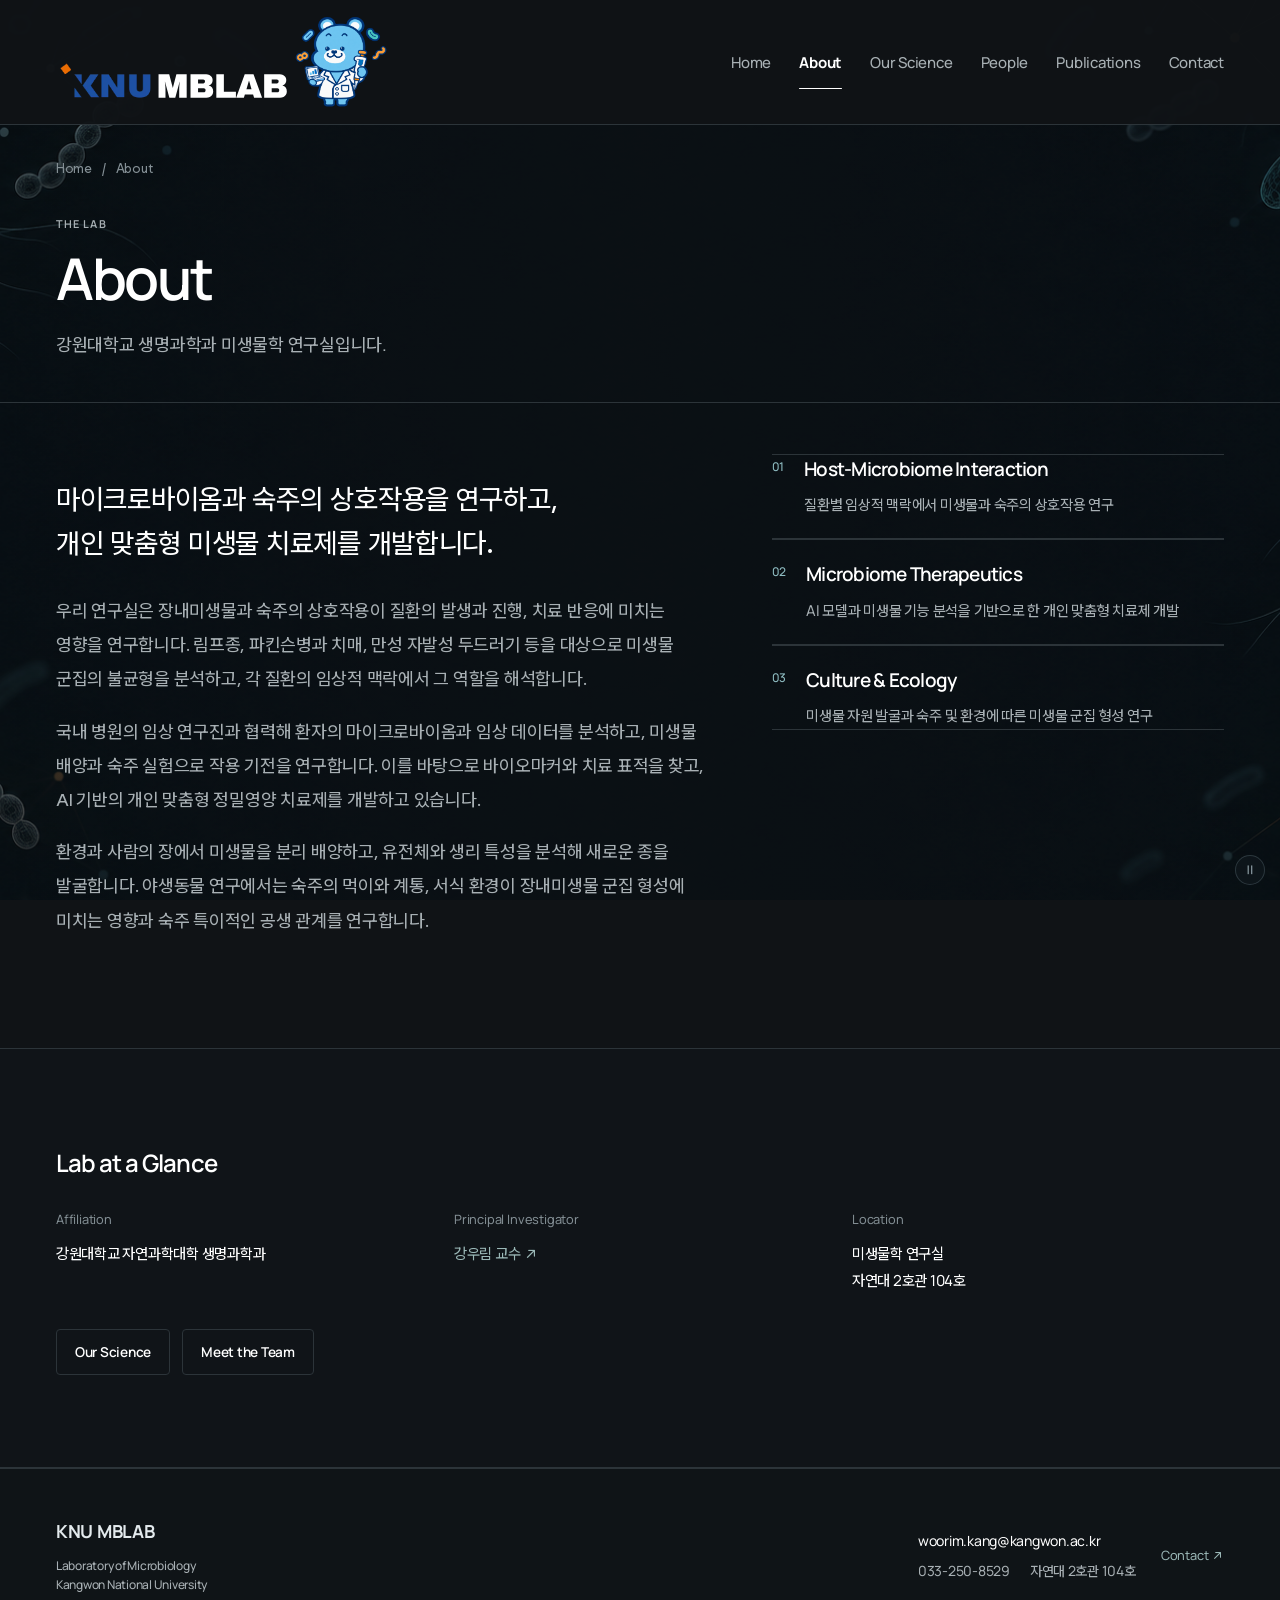
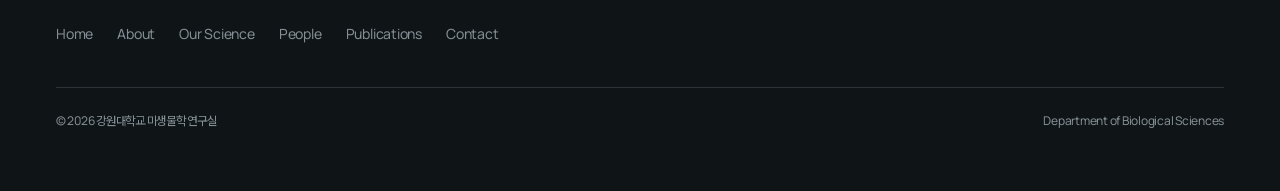
==== about.html @ 456d1cf0 "Publish redesigned KNU MBLAB website" ====
<!DOCTYPE html>

<html lang="ko"><head>
<meta charset="utf-8"/>
<meta content="width=device-width, initial-scale=1" name="viewport"/>
<title>About | 강원대학교 미생물학 연구실</title>
<meta content="임상 코호트 분석과 미생물 기능 실험으로 질환의 발병기전과 치료 반응을 연구하고 정밀영양 치료제를 개발합니다. 강원대학교 미생물학 연구실." name="description"/>
<meta content="강우림 (Woorim Kang)" name="author"/>
<meta content="dark" name="color-scheme"/>
<meta content="#101316" media="(prefers-color-scheme: light)" name="theme-color"/>
<meta content="#101316" media="(prefers-color-scheme: dark)" name="theme-color"/>
<meta content="website" property="og:type"/>
<meta content="ko_KR" property="og:locale"/>
<meta content="강원대학교 미생물학 연구실" property="og:site_name"/>
<meta content="About | 강원대학교 미생물학 연구실" property="og:title"/>
<meta content="임상 코호트 분석과 미생물 기능 실험으로 질환의 발병기전과 치료 반응을 연구하고 정밀영양 치료제를 개발합니다." property="og:description"/>
<link href="favicon.svg" rel="icon" type="image/svg+xml"/>
<link href="about.html" rel="canonical"/>
<link href="assets/site.css" rel="stylesheet"/><script defer="" src="assets/site.js?v=20261117-visual-motion"></script><link href="assets/redesign.css?v=20261117-visual-motion" rel="stylesheet"/><link as="font" crossorigin="" href="assets/fonts/WantedSansVariable.woff2" rel="preload" type="font/woff2"/></head><body data-page="about.html"><a class="skip-link" href="#main-content">본문으로 바로가기</a>
<nav aria-label="주 메뉴" class="nav" id="nav"><div class="wrap nav-inner">
<a aria-label="KNU MBLAB Home" class="brand" href="index.html"><img alt="KNU MBLAB: 노트북과 파이펫을 든 곰두리" class="brand-full-logo" height="720" src="assets/brand/knu-mblab-gomduri.svg?v=20261117-wordmark" width="2240"/></a>
<button aria-controls="site-menu" aria-expanded="false" class="menu-toggle" lang="en" type="button"><span>Menu</span><svg aria-hidden="true" fill="none" height="19" viewbox="0 0 20 20" width="19"><path d="M3 5h14M3 10h14M3 15h14" stroke="currentColor" stroke-linecap="round" stroke-width="1.5"></path></svg></button>
<div class="nav-links" id="site-menu"><a href="index.html" lang="en">Home</a>
<a aria-current="page" href="about.html" lang="en">About</a>
<a href="research.html" lang="en">Our Science</a>
<a href="people.html" lang="en">People</a>
<a href="publications.html" lang="en">Publications</a>
<a href="contact.html" lang="en">Contact</a></div></div></nav><main id="main-content"><header class="page-heading"><div class="wrap"><nav aria-label="현재 위치" class="breadcrumb"><a href="index.html">Home</a><span aria-hidden="true" lang="en">/</span><span lang="en">About</span></nav><p class="eyebrow">THE LAB</p><h1 lang="en">About</h1><p class="page-description">강원대학교 생명과학과 미생물학 연구실입니다.</p></div></header><section class="block page-section" id="about">
<div class="wrap about-grid reveal">
<div>
<p class="about-lead">마이크로바이옴과 숙주의 상호작용을 연구하고,<br/>개인 맞춤형 미생물 치료제를 개발합니다.</p>
<p class="about-body">우리 연구실은 장내미생물과 숙주의 상호작용이 질환의 발생과 진행, 치료 반응에 미치는 영향을 연구합니다. 림프종, 파킨슨병과 치매, 만성 자발성 두드러기 등을 대상으로 미생물 군집의 불균형을 분석하고, 각 질환의 임상적 맥락에서 그 역할을 해석합니다.</p>
<p class="about-body">국내 병원의 임상 연구진과 협력해 환자의 마이크로바이옴과 임상 데이터를 분석하고, 미생물 배양과 숙주 실험으로 작용 기전을 연구합니다. 이를 바탕으로 바이오마커와 치료 표적을 찾고, AI 기반의 개인 맞춤형 정밀영양 치료제를 개발하고 있습니다.</p><p class="about-body">환경과 사람의 장에서 미생물을 분리 배양하고, 유전체와 생리 특성을 분석해 새로운 종을 발굴합니다. 야생동물 연구에서는 숙주의 먹이와 계통, 서식 환경이 장내미생물 군집 형성에 미치는 영향과 숙주 특이적인 공생 관계를 연구합니다.</p>
</div>
<aside aria-label="연구의 세 가지 관점" class="research-lens">
<div class="lens-item"><span class="lens-num">01</span><div><h3 lang="en">Host-Microbiome Interaction</h3><p>질환별 임상적 맥락에서 미생물과 숙주의 상호작용 연구</p></div></div>
<div class="lens-item"><span class="lens-num">02</span><div><h3 lang="en">Microbiome Therapeutics</h3><p>AI 모델과 미생물 기능 분석을 기반으로 한 개인 맞춤형 치료제 개발</p></div></div>
<div class="lens-item"><span class="lens-num">03</span><div><h3 lang="en">Culture &amp; Ecology</h3><p>미생물 자원 발굴과 숙주 및 환경에 따른 미생물 군집 형성 연구</p></div></div>
</aside>
<img alt="" aria-hidden="true" class="microbe-peek about-peek" height="1254" loading="eager" src="assets/mascots/microbe-orange.webp" width="1254"/></div>
</section><section class="block alt"><div class="wrap"><h2 class="section-title" lang="en">Lab at a Glance</h2><dl class="lab-info"><div><dt lang="en">Affiliation</dt><dd>강원대학교 자연과학대학 생명과학과</dd></div><div><dt lang="en">Principal Investigator</dt><dd><a href="people.html#principal-investigator">강우림 교수 ↗</a></dd></div><div><dt lang="en">Location</dt><dd>미생물학 연구실<br/>자연대 2호관 104호</dd></div></dl><div class="page-actions"><a class="btn btn-primary" href="research.html">Our Science</a><a class="btn btn-ghost" href="people.html">Meet the Team</a></div></div></section></main><footer id="site-footer"><div class="wrap"><div class="footer-main">
<div class="foot-brand"><span class="footer-lab-name" lang="en">KNU MBLAB</span><span class="en" lang="en">Laboratory of Microbiology<br/>Kangwon National University</span></div>
<div class="footer-contact"><a href="mailto:woorim.kang@kangwon.ac.kr">woorim.kang@kangwon.ac.kr</a><span><span>033-250-8529</span><span>자연대 2호관 104호</span></span></div>
<a class="footer-contact-link" href="contact.html" lang="en">Contact <span aria-hidden="true">↗</span></a>
</div><nav aria-label="하단 메뉴" class="footer-links"><a href="index.html" lang="en">Home</a><a href="about.html" lang="en">About</a><a href="research.html" lang="en">Our Science</a><a href="people.html" lang="en">People</a><a href="publications.html" lang="en">Publications</a><a href="contact.html" lang="en">Contact</a></nav>
<div class="foot-bottom"><span>© 2026 강원대학교 미생물학 연구실</span><span>Department of Biological Sciences</span><img alt="" aria-hidden="true" class="microbe-peek footer-peek" height="1254" loading="eager" src="assets/mascots/microbe-teal.webp" width="1254"/></div></div></footer></body></html>
---- assets/site.css ----
/* ---------- tokens (KNU CI: Blue #0047BB / Orange #FC4C02) ---------- */
  :root {
    --bg: #F4F6FA;
    --surface: #FFFFFF;
    --surface-2: #F9FAFD;
    --ink: #141C29;
    --muted: #566078;
    --faint: #808AA0;
    --accent: #0047BB;
    --accent-strong: #00378F;
    --accent-soft: #E7EDFA;
    --orange: #FC4C02;
    --orange-soft: #FDECE4;
    --line: #E0E5EF;
    --shadow: 0 1px 2px rgba(20,28,41,.04), 0 8px 30px rgba(20,28,41,.07);
    --shadow-lift: 0 2px 6px rgba(20,28,41,.07), 0 18px 46px rgba(0,71,187,.12);

    --sans: "Pretendard", -apple-system, BlinkMacSystemFont, "Apple SD Gothic Neo",
            "Segoe UI", "Malgun Gothic", "맑은 고딕", system-ui, sans-serif;
    --serif: "Iowan Old Style", "Palatino Linotype", Palatino, Charter, Georgia,
             "Times New Roman", serif;

    --wrap: 1120px;
    --radius: 12px;
    --radius-sm: 8px;
  }

  @media (prefers-color-scheme: dark) {
    :root {
      --bg: #0B1017;
      --surface: #131B29;
      --surface-2: #0F1521;
      --ink: #E9EDF4;
      --muted: #9BA6BA;
      --faint: #6E7A90;
      --accent: #5A93F2;
      --accent-strong: #86AEF7;
      --accent-soft: #15233B;
      --orange: #FF6A33;
      --orange-soft: #2A1810;
      --line: #232E40;
      --shadow: 0 1px 2px rgba(0,0,0,.30), 0 10px 34px rgba(0,0,0,.36);
      --shadow-lift: 0 2px 8px rgba(0,0,0,.34), 0 22px 52px rgba(0,0,0,.46);
    }
  }
  :root[data-theme="light"] {
    --bg:#F4F6FA; --surface:#FFFFFF; --surface-2:#F9FAFD; --ink:#141C29; --muted:#566078;
    --faint:#808AA0; --accent:#0047BB; --accent-strong:#00378F; --accent-soft:#E7EDFA;
    --orange:#FC4C02; --orange-soft:#FDECE4; --line:#E0E5EF;
    --shadow:0 1px 2px rgba(20,28,41,.04), 0 8px 30px rgba(20,28,41,.07);
    --shadow-lift:0 2px 6px rgba(20,28,41,.07), 0 18px 46px rgba(0,71,187,.12);
  }
  :root[data-theme="dark"] {
    --bg:#0B1017; --surface:#131B29; --surface-2:#0F1521; --ink:#E9EDF4; --muted:#9BA6BA;
    --faint:#6E7A90; --accent:#5A93F2; --accent-strong:#86AEF7; --accent-soft:#15233B;
    --orange:#FF6A33; --orange-soft:#2A1810; --line:#232E40;
    --shadow:0 1px 2px rgba(0,0,0,.30), 0 10px 34px rgba(0,0,0,.36);
    --shadow-lift:0 2px 8px rgba(0,0,0,.34), 0 22px 52px rgba(0,0,0,.46);
  }

  /* ---------- base ---------- */
  * { box-sizing: border-box; }
  html { scroll-behavior: smooth; }
  body {
    margin: 0; background: var(--bg); color: var(--ink); font-family: var(--sans);
    font-size: 17px; line-height: 1.72; -webkit-font-smoothing: antialiased;
    text-rendering: optimizeLegibility; overflow-x: hidden;
    word-break: keep-all; overflow-wrap: break-word;
  }
  a { color: inherit; text-decoration: none; }
  .wrap { width: 100%; max-width: var(--wrap); margin-inline: auto; padding-inline: 24px; }
  .binomial { font-family: var(--serif); font-style: italic; letter-spacing: .1px; }
  .eyebrow {
    font-size: .74rem; font-weight: 700; letter-spacing: .18em; text-transform: uppercase;
    color: var(--accent); margin: 0 0 .9rem;
  }
  h1, h2, h3 { text-wrap: balance; margin: 0; word-break: keep-all; }
  :focus-visible { outline: 2px solid var(--accent); outline-offset: 3px; border-radius: 3px; }

  /* ---------- nav ---------- */
  .nav {
    position: sticky; top: 0; z-index: 40;
    background: color-mix(in srgb, var(--bg) 82%, transparent);
    backdrop-filter: saturate(1.4) blur(12px); -webkit-backdrop-filter: saturate(1.4) blur(12px);
    border-bottom: 1px solid transparent; transition: border-color .3s, background .3s;
  }
  .nav.scrolled { border-bottom-color: var(--line); }
  .nav-inner { display: flex; align-items: center; justify-content: space-between; height: 66px; gap: 20px; }
  .brand { display: flex; align-items: center; gap: 12px; font-weight: 700; letter-spacing: -.01em; }
  .brand .mark {
    width: 32px; height: 32px; border-radius: 9px; flex: none;
    background:
      radial-gradient(circle at 33% 30%, var(--accent) 0 21%, transparent 22%),
      radial-gradient(circle at 68% 40%, var(--orange) 0 12%, transparent 13%),
      radial-gradient(circle at 45% 70%, color-mix(in srgb, var(--accent) 55%, var(--bg)) 0 14%, transparent 15%),
      radial-gradient(circle at 72% 72%, color-mix(in srgb, var(--accent) 35%, var(--bg)) 0 9%, transparent 10%),
      var(--accent-soft);
    border: 1px solid color-mix(in srgb, var(--accent) 28%, var(--line));
  }
  .brand .en { color: var(--faint); font-weight: 500; font-size: .8rem; letter-spacing: 0; }
  .nav-links { display: flex; align-items: center; gap: 26px; font-size: .92rem; }
  .nav-links a { color: var(--muted); font-weight: 500; transition: color .18s; }
  .nav-links a:hover { color: var(--accent); }
  @media (max-width: 800px) { .nav-links a { display: none; } }

  /* ---------- hero ---------- */
  .hero { position: relative; padding: clamp(60px, 11vw, 122px) 0 clamp(52px, 8vw, 96px); overflow: hidden; }
  #plate { position: absolute; inset: 0; width: 100%; height: 100%; z-index: 0; pointer-events: none; }
  .hero .wrap { position: relative; z-index: 1; }
  .hero-tag {
    display: inline-flex; align-items: center; gap: 9px; font-size: .8rem; font-weight: 600;
    color: var(--accent-strong); background: var(--accent-soft);
    border: 1px solid color-mix(in srgb, var(--accent) 20%, var(--line));
    padding: 6px 14px; border-radius: 999px; margin-bottom: 24px;
  }
  :root[data-theme="dark"] .hero-tag { color: var(--accent-strong); }
  .hero-tag .dot { width: 7px; height: 7px; border-radius: 50%; background: var(--orange); }
  .hero h1 {
    font-size: clamp(2.3rem, 5.2vw, 3.65rem); font-weight: 800; letter-spacing: -.025em;
    line-height: 1.14; max-width: 18ch;
  }
  .hero h1 .accent { color: var(--accent); }
  .hero .en-name {
    font-family: var(--serif); font-style: italic; color: var(--muted);
    font-size: clamp(1rem, 2.1vw, 1.26rem); margin-top: 18px; letter-spacing: .2px;
  }
  .hero .lede { margin-top: 24px; max-width: 58ch; color: var(--muted); font-size: 1.1rem; line-height: 1.75; }
  .hero-actions { display: flex; flex-wrap: wrap; gap: 14px; margin-top: 32px; }
  .btn {
    display: inline-flex; align-items: center; gap: 8px; padding: 12px 22px; border-radius: 999px;
    font-weight: 600; font-size: .98rem;
    transition: transform .18s, box-shadow .18s, background .18s, border-color .18s;
  }
  .btn-primary { background: var(--accent); color: #fff; box-shadow: 0 8px 22px color-mix(in srgb, var(--accent) 34%, transparent); }
  .btn-primary:hover { transform: translateY(-2px); box-shadow: 0 12px 30px color-mix(in srgb, var(--accent) 44%, transparent); }
  .btn-ghost { background: var(--surface); color: var(--ink); border: 1px solid var(--line); box-shadow: var(--shadow); }
  .btn-ghost:hover { transform: translateY(-2px); border-color: color-mix(in srgb, var(--accent) 40%, var(--line)); }

  /* ---------- section frame ---------- */
  section.block { padding: clamp(54px, 8vw, 92px) 0; }
  .sec-head { max-width: 62ch; margin-bottom: 44px; }
  .sec-head h2 { font-size: clamp(1.55rem, 3vw, 2.15rem); font-weight: 800; letter-spacing: -.02em; }
  .sec-head p { color: var(--muted); margin: 14px 0 0; font-size: 1.05rem; }
  .divider { height: 1px; background: var(--line); border: 0; margin: 0; }
  .alt { background: var(--surface-2); border-block: 1px solid var(--line); }

  /* ---------- about ---------- */
  .about-grid { display: grid; grid-template-columns: 1.45fr 1fr; gap: clamp(28px, 5vw, 60px); align-items: start; }
  .about-lead { font-size: 1.22rem; line-height: 1.7; letter-spacing: -.01em; }
  .about-lead strong { color: var(--accent-strong); font-weight: 700; }
  :root[data-theme="dark"] .about-lead strong { color: var(--accent); }
  .about-body { color: var(--muted); margin-top: 18px; }
  .stat-card { background: var(--surface); border: 1px solid var(--line); border-radius: var(--radius); padding: 26px 28px; box-shadow: var(--shadow); }
  .stat-row { display: flex; align-items: baseline; justify-content: space-between; gap: 18px; padding: 15px 0; border-bottom: 1px dashed var(--line); }
  .stat-row:last-child { border-bottom: 0; padding-bottom: 0; }
  .stat-row:first-child { padding-top: 0; }
  .stat-num { font-size: 1.85rem; font-weight: 800; color: var(--accent); letter-spacing: -.03em; font-variant-numeric: tabular-nums; }
  .stat-label { color: var(--muted); font-size: .9rem; text-align: right; line-height: 1.4; }
  @media (max-width: 720px) { .about-grid { grid-template-columns: 1fr; } }

  /* ---------- research ---------- */
  .cards { display: grid; grid-template-columns: repeat(3, 1fr); gap: 22px; }
  @media (max-width: 900px) { .cards { grid-template-columns: 1fr; } }
  .card {
    background: var(--surface); border: 1px solid var(--line); border-radius: var(--radius);
    padding: 30px 26px 28px; box-shadow: var(--shadow); position: relative; overflow: hidden;
    transition: transform .22s ease, box-shadow .22s ease, border-color .22s ease;
  }
  .card::before { content:""; position:absolute; left:0; top:0; height:3px; width:100%; background: linear-gradient(90deg, var(--accent), var(--orange)); opacity:.0; transition:opacity .22s; }
  .card:hover { transform: translateY(-4px); box-shadow: var(--shadow-lift); border-color: color-mix(in srgb, var(--accent) 34%, var(--line)); }
  .card:hover::before { opacity: .9; }
  .card .glyph { width: 46px; height: 46px; margin-bottom: 20px; }
  .card h3 { font-size: 1.24rem; font-weight: 750; letter-spacing: -.01em; margin-bottom: 6px; }
  .card .sub { color: var(--accent); font-size: .8rem; font-weight: 700; letter-spacing: .06em; text-transform: uppercase; margin-bottom: 12px; }
  .card p { color: var(--muted); font-size: .98rem; margin: 0; }
  .card .tags { display: flex; flex-wrap: wrap; gap: 7px; margin-top: 18px; }
  .tag { font-size: .76rem; color: var(--muted); background: var(--surface-2); border: 1px solid var(--line); padding: 3px 10px; border-radius: 999px; }

  /* ---------- members ---------- */
  .m-group { margin-top: 34px; }
  .m-group:first-of-type { margin-top: 0; }
  .m-label { font-size: .78rem; font-weight: 700; letter-spacing: .12em; text-transform: uppercase; color: var(--faint); margin: 0 0 16px; display: flex; align-items: center; gap: 12px; }
  .m-label::after { content:""; flex:1; height:1px; background: var(--line); }

  .pi-card { display: flex; gap: 24px; align-items: flex-start; background: var(--surface); border: 1px solid var(--line); border-radius: var(--radius); padding: 28px; box-shadow: var(--shadow); }
  .pi-card .avatar { width: 84px; height: 84px; font-size: 1.9rem; }
  .pi-card .role { color: var(--accent); font-size: .8rem; font-weight: 700; letter-spacing: .05em; text-transform: uppercase; }
  .pi-card .name { font-size: 1.4rem; font-weight: 800; letter-spacing: -.01em; margin: 4px 0 2px; }
  .pi-card .name .deg { font-size: .95rem; font-weight: 500; color: var(--muted); }
  .pi-card .en { color: var(--faint); font-family: var(--serif); font-style: italic; font-size: .9rem; }
  .pi-card .bio { color: var(--muted); font-size: .96rem; margin: 14px 0 0; max-width: 62ch; }
  .pi-card .links { display: flex; flex-wrap: wrap; gap: 10px; margin-top: 16px; }
  .plink { font-size: .82rem; font-weight: 600; color: var(--accent); border: 1px solid color-mix(in srgb, var(--accent) 30%, var(--line)); padding: 5px 12px; border-radius: 999px; transition: background .18s; }
  .plink:hover { background: var(--accent-soft); }

  .grad-grid { display: grid; grid-template-columns: repeat(2, minmax(0,1fr)); gap: 18px; }
  @media (max-width: 620px) { .grad-grid { grid-template-columns: 1fr; } .pi-card { flex-direction: column; } }
  .person { display: flex; gap: 18px; align-items: center; background: var(--surface); border: 1px solid var(--line); border-radius: var(--radius); padding: 20px 22px; box-shadow: var(--shadow); transition: transform .2s, box-shadow .2s; }
  .person:hover { transform: translateY(-3px); box-shadow: var(--shadow-lift); }
  .avatar { width: 58px; height: 58px; border-radius: 50%; flex: none; display: grid; place-items: center; font-family: var(--serif); font-weight: 700; font-size: 1.35rem; color: var(--accent-strong); background: var(--accent-soft); border: 1px solid color-mix(in srgb, var(--accent) 22%, var(--line)); }
  :root[data-theme="dark"] .avatar { color: var(--accent-strong); }
  .person .role { color: var(--accent); font-size: .74rem; font-weight: 600; letter-spacing: .04em; text-transform: uppercase; }
  .person .name { font-size: 1.08rem; font-weight: 700; margin: 2px 0 1px; }
  .person .en { color: var(--faint); font-size: .82rem; font-family: var(--serif); font-style: italic; }

  .intern-grid { display: grid; grid-template-columns: repeat(4, minmax(0,1fr)); gap: 14px; }
  @media (max-width: 1000px) { .intern-grid { grid-template-columns: repeat(2, 1fr); } }
  @media (max-width: 420px) { .intern-grid { grid-template-columns: 1fr; } }
  .intern { display: flex; align-items: center; gap: 13px; background: var(--surface); border: 1px solid var(--line); border-radius: var(--radius-sm); padding: 13px 16px; transition: border-color .18s, transform .18s; }
  .intern:hover { border-color: color-mix(in srgb, var(--accent) 32%, var(--line)); transform: translateY(-2px); }
  .intern .dot { width: 34px; height: 34px; border-radius: 50%; flex: none; display: grid; place-items: center; font-size: .9rem; font-weight: 700; color: var(--accent); background: var(--accent-soft); }
  .intern .nm { font-weight: 600; font-size: .98rem; }
  .intern .sub { font-size: .74rem; color: var(--faint); }

  /* ---------- publications ---------- */
  .pub-head-row { display: flex; align-items: baseline; justify-content: space-between; gap: 16px; flex-wrap: wrap; margin-bottom: 8px; }
  .pub-list { display: flex; flex-direction: column; }
  .pub { display: grid; grid-template-columns: 64px 1fr; gap: 20px; padding: 20px 0; border-top: 1px solid var(--line); }
  .pub:first-child { border-top: 0; }
  .pub-year { font-variant-numeric: tabular-nums; font-weight: 800; color: var(--accent); font-size: 1.02rem; }
  .pub-title { font-size: 1.04rem; font-weight: 650; letter-spacing: -.01em; line-height: 1.45; }
  .pub-meta { color: var(--muted); font-size: .9rem; margin-top: 5px; }
  .pub-venue { color: var(--accent-strong); font-weight: 700; }
  :root[data-theme="dark"] .pub-venue { color: var(--accent); }
  .pub-auth b { color: var(--ink); font-weight: 700; }
  .pub-chips { display: inline-flex; gap: 6px; margin-left: 4px; vertical-align: middle; }
  .chip { font-size: .68rem; font-weight: 600; padding: 2px 8px; border-radius: 999px; background: var(--accent-soft); color: var(--accent-strong); white-space: nowrap; }
  :root[data-theme="dark"] .chip { color: var(--accent-strong); }
  .chip.first { background: var(--orange-soft); color: var(--orange); border: 1px solid color-mix(in srgb, var(--orange) 32%, transparent); }
  @media (max-width: 560px) { .pub { grid-template-columns: 1fr; gap: 6px; } }
  .pub-more-wrap { margin-top: 24px; }
  .pub-more { display: inline-flex; align-items: center; gap: 9px; font-weight: 600; font-size: .94rem; color: var(--accent); background: var(--surface); border: 1px solid color-mix(in srgb, var(--accent) 30%, var(--line)); padding: 10px 20px; border-radius: 999px; cursor: pointer; transition: background .18s, transform .18s; }
  .pub-more:hover { background: var(--accent-soft); transform: translateY(-1px); }
  .pub-more .arw { transition: transform .2s; }
  .pub-more[aria-expanded="true"] .arw { transform: rotate(180deg); }
  #pub-older[hidden] { display: none; }
  .pub-note { color: var(--faint); font-size: .84rem; margin-top: 18px; }
  .pub-note a { color: var(--accent); font-weight: 600; }

  /* ---------- PI CV timeline ---------- */
  .cv { display: grid; grid-template-columns: 1fr 1fr; gap: 22px 40px; margin-top: 20px; }
  @media (max-width: 620px) { .cv { grid-template-columns: 1fr; gap: 18px; } }
  .cv-h { font-size: .72rem; font-weight: 700; letter-spacing: .12em; text-transform: uppercase; color: var(--faint); margin: 0 0 12px; }
  .cv-list { list-style: none; margin: 0; padding: 0; display: flex; flex-direction: column; gap: 12px; }
  .cv-list li { display: grid; grid-template-columns: 96px 1fr; gap: 12px; align-items: baseline; }
  .cv-yr { font-variant-numeric: tabular-nums; font-size: .82rem; font-weight: 700; color: var(--accent); letter-spacing: -.01em; white-space: nowrap; }
  .cv-body { font-size: .93rem; color: var(--ink); line-height: 1.4; }
  .cv-body b { font-weight: 700; }
  .cv-en { display: block; color: var(--faint); font-size: .78rem; font-family: var(--serif); font-style: italic; margin-top: 2px; }

  /* ---------- selected publications ---------- */
  .pub-selected { margin-bottom: 42px; }
  .sel-grid { display: grid; grid-template-columns: repeat(2, 1fr); gap: 16px; margin-top: 16px; }
  @media (max-width: 720px) { .sel-grid { grid-template-columns: 1fr; } }
  .sel-grid > article:last-child:nth-child(odd) { grid-column: 1 / -1; }
  .sel { background: var(--surface); border: 1px solid var(--line); border-left: 3px solid var(--accent); border-radius: var(--radius-sm); padding: 19px 21px; box-shadow: var(--shadow); transition: transform .2s ease, box-shadow .2s ease; }
  .sel:hover { transform: translateY(-3px); box-shadow: var(--shadow-lift); }
  .sel-top { display: flex; align-items: baseline; justify-content: space-between; gap: 10px; margin-bottom: 9px; }
  .sel-venue { color: var(--accent-strong); font-weight: 800; font-size: .96rem; letter-spacing: -.01em; }
  :root[data-theme="dark"] .sel-venue { color: var(--accent); }
  .sel-year { font-variant-numeric: tabular-nums; color: var(--faint); font-weight: 700; font-size: .82rem; }
  .sel-title { font-size: 1rem; font-weight: 650; line-height: 1.42; letter-spacing: -.01em; margin: 0 0 9px; }
  .sel-auth { color: var(--muted); font-size: .85rem; margin-bottom: 13px; }
  .sel-auth b { color: var(--ink); font-weight: 700; }
  .sel-tag { display: inline-block; font-size: .7rem; font-weight: 600; padding: 3px 10px; border-radius: 999px; background: var(--accent-soft); color: var(--accent-strong); }
  :root[data-theme="dark"] .sel-tag { color: var(--accent-strong); }
  @media (prefers-reduced-motion: reduce) { .sel:hover { transform: none; } }

  /* ---------- footer ---------- */
  footer { border-top: 1px solid var(--line); padding: 48px 0 60px; }
  .foot-grid { display: flex; flex-wrap: wrap; justify-content: space-between; gap: 30px; }
  .foot-brand { font-weight: 700; max-width: 30ch; }
  .foot-brand .en { display: block; color: var(--faint); font-weight: 500; font-size: .84rem; font-family: var(--serif); font-style: italic; margin-top: 5px; }
  .foot-col h4 { font-size: .72rem; text-transform: uppercase; letter-spacing: .15em; color: var(--faint); margin: 0 0 12px; font-weight: 700; }
  .foot-col a, .foot-col span { display: block; color: var(--muted); font-size: .93rem; margin-bottom: 7px; }
  .foot-col a:hover { color: var(--accent); }
  .foot-bottom { margin-top: 40px; padding-top: 22px; border-top: 1px solid var(--line); color: var(--faint); font-size: .84rem; display: flex; flex-wrap: wrap; justify-content: space-between; gap: 10px; }

  /* ---------- reveal ---------- */
  .reveal { opacity: 0; transform: translateY(18px); transition: opacity .7s ease, transform .7s cubic-bezier(.2,.7,.2,1); }
  .reveal.in { opacity: 1; transform: none; }
  @media (prefers-reduced-motion: reduce) {
    html { scroll-behavior: auto; }
    .reveal { opacity: 1; transform: none; transition: none; }
    .card:hover, .person:hover, .intern:hover, .btn:hover, .btn-ghost:hover, .pub-more:hover { transform: none; }
  }

  /* Research program revision · November 2026 */
  .hero h1 { max-width: 22ch; line-height: 1.24; }
  .hero .lede { max-width: 61ch; }
  .research-lens { padding: 29px 30px; background: var(--surface); border: 1px solid var(--line); border-radius: var(--radius); box-shadow: var(--shadow); }
  .research-lens > .eyebrow { margin-bottom: 20px; }
  .lens-item { display: flex; align-items: flex-start; gap: 16px; padding: 19px 0; border-top: 1px solid var(--line); }
  .lens-item:last-child { padding-bottom: 0; }
  .lens-num { font: 700 .78rem/1.7 var(--sans); color: var(--orange); }
  .lens-item h3 { font-size: 1.08rem; }
  .lens-item p { margin: 4px 0 0; color: var(--muted); font-size: .88rem; }
  #research .sec-head { max-width: 65ch; }
  .framework { border: 1px solid var(--line); border-radius: 16px; background: var(--surface); box-shadow: var(--shadow); overflow: hidden; }
  .framework-flow { display: grid; grid-template-columns: repeat(3,minmax(0,1fr)); margin: 0; padding: 0; list-style: none; }
  .framework-node { padding: 31px 30px 30px; position: relative; }
  .framework-node + .framework-node { border-left: 1px solid var(--line); }
  .framework-node + .framework-node::before { content: '→'; position: absolute; top: 88px; left: -16px; width: 31px; height: 31px; display: grid; place-items: center; background: var(--surface); border: 1px solid var(--line); border-radius: 50%; color: var(--orange); font-size: 1rem; z-index: 1; }
  .framework-kicker { display: block; font-size: .65rem; font-weight: 750; letter-spacing: .10em; text-transform: uppercase; color: var(--muted); }
  .framework-symbol { display: block; margin: 18px 0 13px; font-size: 2.5rem; line-height: 1; font-weight: 800; letter-spacing: -.06em; color: var(--accent); opacity: .85; }
  .framework-node:last-child .framework-symbol { color: var(--orange); }
  .framework-node h3 { font-size: 1.2rem; letter-spacing: -.025em; }
  .framework-node p { color: var(--muted); margin: 12px 0 20px; font-size: .95rem; line-height: 1.75; }
  .framework-detail { color: var(--faint); font-size: .73rem; display: block; }
  .framework-routes { padding: 20px 26px; display: flex; flex-wrap: wrap; gap: 12px 24px; align-items: center; background: var(--accent-soft); border-top: 1px solid var(--line); }
  .route-label { color: var(--accent-strong); font-size: .77rem; font-weight: 750; margin-right: auto; }
  .route { color: var(--ink); font-size: .8rem; display: inline-flex; align-items: center; gap: 8px; }
  .route-dot { width: 6px; height: 6px; background: var(--accent); border-radius: 50%; flex: none; }
  .route-dot.alternate { background: var(--orange); }
  .method-strip { display: flex; gap: 20px 35px; align-items: baseline; padding: 24px 4px 0; }
  .method-label { color: var(--faint); font-size: .75rem; font-weight: 650; flex: none; }
  .method-strip p { margin: 0; color: var(--muted); font-size: .8rem; }
  .method-strip p span { padding: 0 5px; color: var(--faint); }
  #projects .sec-head { margin-bottom: 24px; }
  .project-row { display: grid; grid-template-columns: 1fr 1.7fr; gap: 38px 65px; padding: 37px 0; border-top: 1px solid var(--line); }
  .project-index { display: block; font-size: .65rem; color: var(--accent); font-weight: 750; letter-spacing: .09em; text-transform: uppercase; margin-bottom: 13px; }
  .project-heading h3 { font-size: 1.4rem; line-height: 1.45; letter-spacing: -.025em; }
  .project-heading .tags { margin-top: 15px; display: flex; flex-wrap: wrap; gap: 6px; }
  .project-content > p { margin: 0; color: var(--muted); font-size: .96rem; line-height: 1.85; }
  .project-content > .project-question { font-size: 1.09rem; color: var(--ink); font-weight: 650; margin-bottom: 11px; line-height: 1.65; }
  .project-content > .project-focus { margin-top: 17px; font-size: .78rem; color: var(--faint); line-height: 1.8; }
  .project-focus strong { font-weight: 650; color: var(--accent); margin-right: 9px; }
  .culture-foundation { padding: 40px 0; background: var(--accent-soft); border-block: 1px solid var(--line); }
  .foundation-inner { display: grid; grid-template-columns: 82px 1fr auto; gap: 27px; align-items: center; }
  .foundation-mark { color: var(--accent); }
  .foundation-mark svg { display: block; width: 82px; height: 82px; }
  .foundation-inner .eyebrow { margin-bottom: 7px; font-size: .65rem; }
  .foundation-inner h2 { font-size: 1.25rem; letter-spacing: -.02em; }
  .foundation-inner p:not(.eyebrow) { color: var(--muted); font-size: .86rem; margin: 10px 0 0; max-width: 76ch; }
  .foundation-note { font-size: .73rem; color: var(--accent-strong); line-height: 1.9; padding-left: 24px; border-left: 1px solid var(--line); white-space: nowrap; }
  @media (max-width: 1000px) { .framework-node { padding-inline: 23px; } .framework-node h3 { font-size: 1.08rem; } .framework-routes { gap: 12px 18px; } .route-label { width: 100%; } .method-strip { display: block; } .method-strip p { margin-top: 8px; } .project-row { gap: 30px; } .foundation-note { display: none; } .foundation-inner { grid-template-columns: 82px 1fr; } }
  @media (max-width: 720px) { .framework-flow { grid-template-columns: 1fr; } .framework-node { padding: 26px; } .framework-node + .framework-node { border-left: 0; border-top: 1px solid var(--line); } .framework-node + .framework-node::before { content: '↓'; top: -16px; left: auto; right: 28px; } .framework-symbol { float: right; margin-top: 17px; font-size: 2.3rem; } .framework-node h3 { margin-top: 17px; font-size: 1.18rem; } .framework-node p { margin-bottom: 15px; } .framework-node p br { display: none; } .framework-routes { align-items: flex-start; flex-direction: column; padding: 22px 26px; } .project-row { grid-template-columns: 1fr; gap: 20px; padding-block: 29px; } .project-heading h3 { font-size: 1.3rem; } .project-heading h3 br { display: none; } .project-heading .tags { margin-top: 11px; } .project-index { margin-bottom: 8px; } .foundation-inner { grid-template-columns: 1fr; gap: 12px; } .foundation-mark svg { width: 60px; height: 60px; } .foundation-inner h2 { font-size: 1.2rem; } .research-lens { padding: 24px; } }


  /* Generated scientific illustrations, assembled with editable web labels. */
  html { scroll-padding-top: 66px; }
  .hero-illustrated { padding: 40px 0 38px; }
  .hero-illustrated #plate { opacity: .18; }
  .hero-grid { width: min(1450px, calc(100% - 72px)); margin-inline: auto; display: grid; grid-template-columns: minmax(290px,.82fr) minmax(0,1.65fr); gap: 22px; align-items: center; position: relative; }
  .hero-copy { padding: 13px 0 28px; max-width: 420px; }
  .hero-lab-name { font-size: .8rem; color: var(--accent); font-weight: 700; letter-spacing: .03em; margin: 0 0 22px; }
  .hero-illustrated h1 { font-size: clamp(2rem,3.02vw,3.05rem); line-height: 1.36; max-width: none; letter-spacing: -.045em; }
  .hero-illustrated .en-name { font-size: .95rem; line-height: 1.55; margin-top: 20px; }
  .hero-illustrated .lede { font-size: .96rem; line-height: 1.92; max-width: 34ch; margin-top: 22px; }
  .hero-illustrated .hero-actions { gap: 18px; align-items: center; margin-top: 26px; }
  .hero-illustrated .btn { font-size: .86rem; padding: 11px 18px; }
  .hero-text-link { color: var(--muted); font-size: .82rem; font-weight: 600; }
  .hero-text-link span { margin-left: 4px; color: var(--accent); }
  .research-atlas { margin: 0; min-width: 0; background: #f6f8fc; border: 1px solid rgba(76,99,133,.1); border-radius: 26px; overflow: hidden; color: #26384e; box-shadow: 0 16px 70px rgba(10,35,72,.035); }
  .atlas-artwork { position: relative; aspect-ratio: 800/650; isolation: isolate; background: radial-gradient(ellipse at 51% 39%,#ffffff 0%,#f9fbfd 39%,#f4f7fb 80%); }
  .atlas-connections { position: absolute; inset: 0; width: 100%; height: 100%; z-index: 2; pointer-events: none; }
  .atlas-line { stroke-width: 1.25; stroke-dasharray: 3 4; opacity: .7; }
  .atlas-line-brain { stroke: #758cba; }
  .atlas-line-skin { stroke: #bf919b; }
  .atlas-line-blood { stroke: #a293b5; }
  .atlas-line-gut { stroke: #6b9f9b; }
  .atlas-line-fiber { stroke: #9b9d75; }
  .atlas-point-brain { fill: #758cba; }
  .atlas-point-skin { fill: #bf919b; }
  .atlas-point-blood { fill: #a293b5; }
  .atlas-point-gut { fill: #6b9f9b; }
  .atlas-human { position: absolute; width: 36%; height: auto; max-height: 75%; object-fit: contain; left: 34%; top: 7%; z-index: 1; }
  .atlas-topic { position: absolute; z-index: 3; display: flex; flex-direction: column; align-items: center; text-align: center; color: #26384e; border-radius: 10px; }
  .atlas-topic img { display: block; object-fit: contain; width: 100%; height: auto; transition: transform .25s ease; }
  .atlas-topic:hover img { transform: translateY(-3px); }
  .atlas-topic:focus-visible { outline-color: #0047bb; }
  .atlas-topic-title { display: block; font-size: clamp(.73rem,1.15vw,1.08rem); font-weight: 750; letter-spacing: -.035em; line-height: 1.45; margin-top: 5px; }
  .atlas-topic-detail { display: block; font-size: clamp(.58rem,.85vw,.78rem); line-height: 1.6; color: #66748a; margin-top: 3px; font-weight: 450; }
  .atlas-brain { left: 2.5%; top: 1.5%; width: 27%; }
  .atlas-skin { left: 0%; top: 39%; width: 28.5%; }
  .atlas-blood { right: 1%; top: 7%; width: 27%; }
  .atlas-microbiome { right: .5%; top: 48%; width: 30%; }
  .atlas-fiber { left: 32%; top: 75.5%; width: 34%; }
  .atlas-fiber img { width: 82%; }
  .research-atlas figcaption { font-size: .7rem; letter-spacing: .06em; color: #7b8796; text-align: center; padding: 6px 12px 16px; }
  @media (min-width: 1450px) { .hero-copy { padding-left: 8px; } .hero-grid { gap: 40px; } .atlas-topic-title { font-size: 1.1rem; } .atlas-topic-detail { font-size: .8rem; } }
  @media (max-width: 1050px) and (min-width: 801px) { .hero-grid { width: calc(100% - 48px); grid-template-columns: minmax(250px,.78fr) minmax(0,1.5fr); gap: 18px; } .hero-illustrated h1 { font-size: 2rem; } .hero-illustrated .lede { font-size: .86rem; line-height: 1.85; } .hero-lab-name { font-size: .72rem; } .hero-illustrated .hero-actions { gap: 12px; } .hero-text-link { font-size: .75rem; } .research-atlas { border-radius: 19px; } }
  @media (max-width: 800px) {
    .hero-illustrated { padding: 37px 0 28px; }
    .hero-grid { width: min(640px,calc(100% - 40px)); grid-template-columns: 1fr; gap: 20px; }
    .hero-copy { max-width: 580px; padding: 0; }
    .hero-lab-name { margin-bottom: 17px; }
    .hero-illustrated h1 { font-size: clamp(2rem,5.8vw,2.8rem); line-height: 1.3; max-width: 23ch; }
    .hero-illustrated .en-name { font-size: .86rem; margin-top: 14px; }
    .hero-illustrated .en-name br { display: none; }
    .hero-illustrated .lede { max-width: 57ch; margin-top: 18px; font-size: .9rem; line-height: 1.85; }
    .hero-illustrated .hero-actions { margin-top: 20px; }
    .research-atlas { border-radius: 20px; }
    .atlas-artwork { aspect-ratio: auto; padding: 20px 13px 9px; display: grid; grid-template-columns: repeat(2,minmax(0,1fr)); align-items: start; gap: 24px 8px; }
    .atlas-connections { display: none; }
    .atlas-human { position: static; width: auto; max-width: 80%; height: 330px; max-height: none; grid-column: 1/-1; margin: 0 auto -15px; object-fit: contain; }
    .atlas-topic { position: static; width: auto; min-width: 0; border-radius: 0; }
    .atlas-topic img { width: 100%; height: 105px; object-fit: contain; }
    .atlas-topic-title { font-size: .91rem; margin-top: 7px; }
    .atlas-topic-detail { font-size: .67rem; margin-top: 4px; }
    .atlas-fiber { grid-column: 1/-1; width: 76%; margin: 0 auto; }
    .atlas-fiber img { width: 86%; height: 115px; }
    .research-atlas figcaption { padding-top: 15px; font-size: .65rem; }
  }
  @media (prefers-reduced-motion: reduce) { .atlas-topic img { transition: none; } .atlas-topic:hover img { transform: none; } }


  /* Shared navigation and page layout. */
  [hidden] { display: none !important; }
  body { min-height: 100vh; }
  main { min-height: 55vh; }
  .skip-link { position: fixed; left: 16px; top: -80px; padding: 10px 16px; z-index: 100; color: #fff; background: #0047bb; border-radius: 7px; }
  .skip-link:focus { top: 12px; }
  .nav { border-bottom: 1px solid var(--line); }
  .nav-links { gap: 23px; }
  .nav-links a { display: inline-block; position: relative; padding: 21px 0; font-size: .85rem; white-space: nowrap; }
  .nav-links a[aria-current="page"] { color: var(--accent); font-weight: 750; }
  .nav-links a[aria-current="page"]::after { content: ''; position: absolute; bottom: 11px; left: 0; right: 0; height: 2px; background: var(--accent); border-radius: 2px; }
  .menu-toggle { display: none; align-items: center; gap: 8px; padding: 9px 11px; border: 1px solid var(--line); border-radius: 7px; background: var(--surface); color: var(--ink); cursor: pointer; font: 650 .8rem var(--sans); }
  .page-heading { padding: 34px 0 38px; border-bottom: 1px solid var(--line); background: var(--surface-2); }
  .breadcrumb { display: flex; gap: 10px; font-size: .72rem; color: var(--faint); margin-bottom: 33px; }
  .breadcrumb a:hover { color: var(--accent); }
  .page-heading .eyebrow { font-size: .68rem; margin-bottom: 11px; }
  .page-heading h1 { font-size: clamp(2rem,4vw,2.7rem); line-height: 1.25; letter-spacing: -.035em; }
  .page-description { color: var(--muted); font-size: .96rem; margin: 16px 0 0; max-width: 65ch; }
  section.page-section { padding-top: 46px; }
  .section-title { font-size: 1.5rem; letter-spacing: -.02em; margin-bottom: 24px; }
  .section-links { display: flex; flex-wrap: wrap; gap: 8px; padding-top: 24px; padding-bottom: 0; }
  .section-links a { display: inline-flex; padding: 7px 13px; border: 1px solid var(--line); background: var(--surface); border-radius: 999px; color: var(--muted); font-size: .79rem; line-height: 1.5; }
  .section-links a:hover { border-color: var(--accent); color: var(--accent); }
  [id^="project-"],#principal-investigator,#graduate-students,#undergraduate-interns,[id^="year-"] { scroll-margin-top: 20px; }
  .home-links { border-top: 1px solid var(--line); padding: 35px 0; }
  .home-link-grid { display: grid; grid-template-columns: repeat(4,minmax(0,1fr)); gap: 28px; }
  .home-link-grid a { display: block; padding-right: 22px; border-right: 1px solid var(--line); }
  .home-link-grid a:last-child { border: 0; }
  .home-link-grid h2 { font-size: 1rem; line-height: 1.4; font-weight: 700; }
  .home-link-grid h2 span { color: var(--accent); margin-left: 10px; font-weight: 500; }
  .home-link-grid p { margin: 8px 0 0; font-size: .78rem; color: var(--muted); }
  .home-link-grid a:hover h2 { color: var(--accent); }
  .lab-info { display: grid; grid-template-columns: repeat(3,minmax(0,1fr)); gap: 26px; margin: 0; }
  .lab-info dt,.contact-details dt { color: var(--faint); font-size: .8rem; margin-bottom: 9px; }
  .lab-info dd,.contact-details dd { margin: 0; color: var(--ink); font-size: .95rem; }
  .lab-info a { color: var(--accent); }
  .page-actions { display: flex; flex-wrap: wrap; gap: 12px; margin-top: 34px; }
  .page-actions .btn { font-size: .85rem; padding: 10px 18px; }
  .publication-filters { display: flex; flex-wrap: wrap; align-items: end; gap: 13px; padding: 20px; margin-bottom: 40px; border: 1px solid var(--line); border-radius: 12px; background: var(--surface); }
  .publication-filters label { display: block; font-size: .73rem; font-weight: 650; color: var(--muted); margin-bottom: 7px; }
  .search-field { flex: 1 1 270px; }
  .year-field { flex: 0 1 150px; }
  .publication-filters input,.publication-filters select { width: 100%; min-height: 42px; border: 1px solid var(--line); border-radius: 7px; background: var(--bg); color: var(--ink); padding: 9px 12px; font: 400 .9rem var(--sans); }
  .filter-reset { min-height: 42px; border: 1px solid var(--line); border-radius: 7px; background: var(--surface); color: var(--muted); padding: 9px 14px; font: 600 .82rem var(--sans); cursor: pointer; }
  .filter-reset:hover { color: var(--accent); border-color: var(--accent); }
  .publication-count { margin: 0 0 9px auto; font-size: .78rem; color: var(--faint); padding-left: 12px; white-space: nowrap; }
  .all-publications-heading { display: flex; justify-content: space-between; align-items: baseline; gap: 15px; border-bottom: 1px solid var(--line); padding-bottom: 22px; margin: 45px 0 30px; }
  .all-publications-heading h2 { font-size: 1.6rem; }
  .all-publications-heading a { color: var(--accent); font-size: .8rem; }
  .publication-year-group { margin-top: 35px; }
  .publication-year-group > h2 { font-size: 1.45rem; color: var(--accent); margin: 0 0 9px; }
  .publication-year-group .pub { grid-template-columns: 1fr; }
  .publication-year-group .pub-year { display: none; }
  .publication-year-group .pub-title { font-size: 1.02rem; line-height: 1.55; }
  .publication-empty { padding: 44px 20px; text-align: center; color: var(--muted); border: 1px dashed var(--line); border-radius: 10px; }
  .contact-grid { display: grid; grid-template-columns: 1fr 1fr; gap: 30px; }
  .contact-panel { padding: 30px; border: 1px solid var(--line); border-radius: 12px; background: var(--surface); }
  .contact-panel h2 { font-size: 1.5rem; margin-bottom: 28px; }
  .contact-details { margin: 0; display: grid; gap: 25px; }
  .contact-details a { color: var(--accent); overflow-wrap: anywhere; }
  .contact-panel p:not(.eyebrow) { color: var(--muted); font-size: .95rem; line-height: 1.9; }
  .contact-panel .room-number { color: var(--ink) !important; font-size: 1.15rem !important; font-weight: 650; margin-top: 25px; }
  .room-number span { font-size: .85rem; font-weight: 450; color: var(--muted); }
  .footer-main { display: flex; align-items: center; gap: 25px; flex-wrap: wrap; }
  .footer-contact { margin-left: auto; display: flex; flex-direction: column; gap: 5px; font-size: .8rem; color: var(--muted); }
  .footer-contact a { color: var(--ink); }
  .footer-contact-link { color: var(--accent); font-size: .8rem; }
  .footer-links { display: flex; flex-wrap: wrap; gap: 12px 24px; margin-top: 27px; font-size: .76rem; color: var(--faint); }
  .footer-links a:hover { color: var(--accent); }
  @media (max-width: 1100px) { .brand .en { display: none; } .nav-links { gap: 19px; } }
  @media (max-width: 900px) {
    .nav-inner { position: relative; flex-wrap: wrap; height: auto; min-height: 66px; padding-top: 15px; padding-bottom: 15px; gap: 0; }
    .nav-links { display: flex; flex-wrap: wrap; width: 100%; gap: 6px 18px; padding-top: 13px; }
    .nav-links a { display: block; padding: 8px 0; }
    .nav-links a[aria-current="page"]::after { bottom: 1px; }
    .js .menu-toggle { display: inline-flex; margin-left: auto; }
    .js .nav-links { display: none; position: absolute; top: 100%; left: 0; width: 100%; padding: 10px 24px 17px; border-bottom: 1px solid var(--line); background: var(--surface); box-shadow: var(--shadow); }
    .js .nav-links.is-open { display: flex; flex-direction: column; align-items: stretch; gap: 0; }
    .js .nav-links a { padding: 11px 2px; }
    .js .nav-links a[aria-current="page"]::after { display: none; }
    .page-heading { padding: 24px 0 30px; }
    .breadcrumb { margin-bottom: 26px; }
    .home-link-grid { grid-template-columns: repeat(2,minmax(0,1fr)); gap: 25px; }
    .home-link-grid a:nth-child(2) { border: 0; }
  }
  @media (max-width: 620px) {
    .brand { font-size: .82rem; gap: 8px; }
    .brand .mark { width: 28px; height: 28px; }
    .menu-toggle { padding: 7px 8px; }
    .page-description { font-size: .88rem; }
    section.page-section { padding-top: 30px; }
    .lab-info,.contact-grid { grid-template-columns: 1fr; }
    .home-link-grid { gap: 22px 15px; }
    .home-link-grid a { padding-right: 8px; }
    .home-link-grid h2 { font-size: .92rem; }
    .home-link-grid p { font-size: .73rem; }
    .publication-filters { padding: 15px; gap: 12px; }
    .search-field { flex-basis: 100%; }
    .year-field { flex: 1; }
    .publication-count { width: 100%; padding: 0; margin: 0; }
    .contact-panel { padding: 24px; }
    .footer-main { display: block; }
    .footer-contact { margin: 22px 0 14px; }
    .footer-links { gap: 10px 19px; }
  }
---- assets/redesign.css ----
@font-face{font-family:Wanted Sans;src:url('fonts/WantedSansVariable.woff2') format('woff2');font-weight:100 1000;font-display:swap}
@font-face{font-family:Manrope;src:url('fonts/Manrope-Variable.ttf') format('truetype');font-weight:200 800;font-display:swap}
:root,:root[data-theme=dark],:root[data-theme=light]{color-scheme:dark;--bg:#101316;--surface:#181d21;--surface-2:#13181c;--ink:#f1f0e9;--muted:#a8b0b4;--faint:#848f95;--accent:#9bb8b7;--accent-strong:#c6d7d4;--accent-soft:#1e2a2d;--orange:#cc9a80;--orange-soft:#30251f;--line:#2c3439;--shadow:none;--shadow-lift:none;--sans:'Manrope','Wanted Sans',sans-serif;--serif:'Manrope','Wanted Sans',sans-serif}
html{scroll-behavior:auto;scroll-padding-top:90px}body{font-family:var(--sans);font-size:17px;font-weight:450;letter-spacing:-.015em;line-height:1.8}h1,h2,h3{font-family:'Wanted Sans',sans-serif;font-weight:650;letter-spacing:-.045em}a{transition:color .15s ease}.wrap{max-width:1240px;padding-inline:36px}.nav{background:#101316f5;backdrop-filter:none;border-color:var(--line)}.nav-inner{height:82px;min-height:82px}.brand{font-family:'Wanted Sans',sans-serif;font-size:16px;font-weight:650;letter-spacing:-.025em}.brand .en{font-family:Manrope,sans-serif;font-size:11px;letter-spacing:.01em}.nav-links{gap:28px}.nav-links a{font-family:'Wanted Sans',sans-serif;font-size:15px;font-weight:500;padding-block:27px}.nav-links a[aria-current=page]{color:var(--ink);font-weight:700}.nav-links a[aria-current=page]::after{height:1px;bottom:18px;background:var(--ink)}.menu-toggle{background:none;border-color:var(--line);font-family:'Wanted Sans',sans-serif}.eyebrow{font-family:Manrope,sans-serif;font-size:12px;font-weight:650;letter-spacing:.1em;color:var(--muted)}.en,.en-name,.cv-en{font-family:Manrope,sans-serif!important;font-style:normal!important}.reveal{opacity:1!important;transform:none!important;transition:none!important}.btn,.btn-primary,.btn-ghost{border:1px solid var(--line);background:transparent;color:var(--ink);box-shadow:none;border-radius:4px}.btn:hover{box-shadow:none;transform:none;border-color:var(--ink)}
.landing-hero{padding:46px 0 30px}.landing-inner{width:min(1400px,calc(100% - 96px));margin:auto;display:grid;grid-template-columns:1.15fr .85fr;align-items:center;gap:20px}.landing-kicker{font:600 12px/1.4 Manrope,sans-serif;letter-spacing:.14em;color:var(--muted);margin:0 0 24px}.landing-copy h1{font-size:clamp(40px,4.1vw,66px);font-weight:650;line-height:1.2;letter-spacing:-.055em;max-width:15em;margin:0}.landing-copy h1 em{font-style:normal;color:#b9cdca}.landing-lead{font-size:16px;line-height:1.85;color:var(--muted);max-width:40em;margin:24px 0 0}.landing-visual{min-width:0}.landing-visual img{display:block;width:100%;height:370px;object-fit:contain;background:transparent}.text-action{display:inline-flex;align-items:center;gap:36px;border-bottom:1px solid #687476;padding:11px 0 9px;margin-top:22px;color:var(--ink);font-size:15px;font-weight:600}.text-action span{font-size:20px;font-weight:400}.text-action:hover{color:var(--accent);border-color:var(--accent)}
.research-gateway{padding:18px 0 48px}.gateway-heading{display:flex;align-items:center;justify-content:space-between;gap:20px;padding-bottom:12px}.gateway-heading h2{font-size:16px;font-weight:500;letter-spacing:-.02em;color:var(--muted)}.gateway-heading>a{font-size:13px;color:var(--muted)}.gateway-grid{display:grid;grid-template-columns:repeat(4,minmax(0,1fr));gap:30px}.study-link{display:block;border-top:1px solid var(--line);padding-top:14px;background:none;border-radius:0}.study-visual{height:92px;display:flex;align-items:center;margin-bottom:13px}.study-visual img{display:block;width:138px;height:98px;object-fit:contain;background:transparent}.study-topline{display:flex;align-items:center;justify-content:space-between;gap:9px}.study-topline h3{font-size:clamp(23px,2vw,30px);font-weight:650;letter-spacing:-.04em;line-height:1.35}.study-topline>span{font-size:24px;line-height:1;color:var(--faint)}.study-link>p{font-family:'Wanted Sans',sans-serif;font-size:16px;line-height:1.75;color:var(--muted);margin:12px 0 0;letter-spacing:-.02em}.study-link:hover h3,.study-link:hover .study-topline>span{color:var(--accent)}.ecology-link{display:flex;align-items:center;gap:28px;border-block:1px solid var(--line);margin-top:32px;padding:18px 0;font-family:'Wanted Sans',sans-serif}.ecology-link span:first-child{font-size:20px;font-weight:600;letter-spacing:-.03em}.ecology-link span:nth-child(2){font-size:15px;color:var(--muted)}.ecology-link span:last-child{margin-left:auto;font-size:23px;color:var(--faint)}
.page-heading{padding:32px 0 42px;background:var(--bg)}.page-heading h1{font-size:clamp(38px,4.5vw,58px);font-weight:650;line-height:1.18}.page-description{font-size:18px;line-height:1.7}.breadcrumb{font-family:'Wanted Sans',sans-serif;font-size:13px;margin-bottom:34px}.block{padding-block:70px}.about-lead{font-family:'Wanted Sans',sans-serif;font-size:25px;line-height:1.65}.about-body{font-family:'Wanted Sans',sans-serif;font-size:18px;line-height:1.9}.research-lens,.stat-card,.pi-card,.person,.intern,.sel,.card,.contact-panel,.publication-filters{background:var(--surface);box-shadow:none;border-radius:6px}.sec-head h2{font-size:clamp(29px,3.1vw,40px);line-height:1.35}.sec-head p{font-size:18px}.lens-item h3{font-size:21px}.lens-item p{font-size:15px}.framework{border-radius:5px;box-shadow:none;background:var(--surface)}.framework-node h3{font-size:22px}.framework-node p{font-size:17px}.framework-routes{background:var(--surface-2)}.framework-detail,.route{font-size:14px}.method-strip p{font-size:14px}.project-heading h3{font-size:29px}.project-content>p{font-size:18px;line-height:1.9}.project-content>.project-question{font-size:22px;font-weight:600}.project-content>.project-focus{font-size:15px}.project-index{font-size:12px;letter-spacing:.05em}.project-detail-link{display:inline-flex;font-size:16px;color:var(--ink);border-bottom:1px solid var(--line);margin-top:20px;padding-bottom:6px}.culture-foundation{background:var(--surface-2)}.foundation-inner{grid-template-columns:65px 1fr}.foundation-note{display:none}.foundation-inner>.project-detail-link{grid-column:2;justify-self:start;margin-top:0}.foundation-inner h2{font-size:27px}.foundation-inner p:not(.eyebrow){font-size:17px}.tag,.chip{background:var(--surface-2);border-color:var(--line);color:var(--muted)}.pub-title,.sel-title{font-size:18px;line-height:1.6}.pub-meta,.sel-auth{font-size:15px}.sel:hover,.person:hover,.card:hover{transform:none;box-shadow:none}.pi-card .name{font-family:'Wanted Sans',sans-serif;font-size:28px}.pi-card .bio{font-size:18px;line-height:1.9}.cv-body{font-size:16px}.contact-details dd{font-size:19px}.publication-filters input,.publication-filters select{font-family:var(--sans);font-size:16px}.publication-count{font-size:14px}
.detail-heading{border-bottom:1px solid var(--line);padding:28px 0 38px}.detail-intro{display:grid;grid-template-columns:1fr 260px;gap:60px;align-items:center}.detail-intro h1{font-size:clamp(40px,4.7vw,64px);line-height:1.16;margin-bottom:22px}.detail-lead{font-family:'Wanted Sans',sans-serif;font-size:24px;line-height:1.6;max-width:30em;color:var(--muted);margin:0}.detail-image{width:100%;height:205px;object-fit:contain}.detail-body{max-width:1100px}.detail-overview{font-size:21px;line-height:1.95;margin:0 0 50px;max-width:45em;color:var(--muted)}.detail-topics{display:grid;grid-template-columns:repeat(3,minmax(0,1fr));gap:38px}.detail-topics section{border-top:1px solid var(--line);padding-top:22px}.detail-topics h2{font-size:25px;line-height:1.4;margin-bottom:16px}.detail-topics p{font-family:'Wanted Sans',sans-serif;font-size:18px;line-height:1.9;color:var(--muted);margin:0}.related-papers{margin-top:60px}.related-papers>h2{font-size:27px;margin-bottom:18px}.related-papers>a{display:flex;justify-content:space-between;gap:25px;padding:20px 0;border-top:1px solid var(--line);font-size:17px;line-height:1.7}.related-papers>a:hover{color:var(--accent)}footer{background:var(--bg);border-top:1px solid var(--line)}.foot-brand{font-size:19px;font-family:'Wanted Sans',sans-serif}.foot-brand .en{font-size:13px;line-height:1.6}.footer-contact{font-size:14px}.footer-links{font-size:14px}.foot-bottom{font-size:12px}
@media(min-width:1600px){.landing-inner{gap:50px}.landing-visual img{height:420px}.landing-hero{padding-block:65px 44px}.study-visual{height:105px}.study-visual img{height:110px;width:160px}}
@media(max-width:1000px){.landing-inner{width:calc(100% - 64px);grid-template-columns:1.2fr .8fr;gap:0}.landing-copy h1{font-size:43px}.landing-lead{font-size:16px}.wide-break{display:none}.landing-visual img{height:320px}.gateway-grid{gap:23px}.study-topline h3{font-size:23px}.study-link>p{font-size:15px}.study-link>p br{display:none}.detail-intro{gap:25px;grid-template-columns:1fr 190px}.detail-topics{gap:25px}.nav-links{gap:20px}}
@media(max-width:900px){.nav-inner{height:auto;min-height:72px}.js .nav-links{background:var(--bg)}.nav-links a{padding-block:10px}.brand{font-size:15px}.gateway-grid{grid-template-columns:repeat(2,minmax(0,1fr));gap:28px}.study-topline h3{font-size:27px}.study-link>p{font-size:17px}.study-visual img{height:105px;width:160px}.study-visual{height:100px}.detail-topics{grid-template-columns:1fr;gap:35px}.page-heading h1{font-size:42px}}
@media(max-width:680px){.wrap{padding-inline:24px}.landing-hero{padding-top:34px}.landing-inner{width:calc(100% - 48px);grid-template-columns:1fr;gap:0}.landing-kicker{font-size:10px;letter-spacing:.12em;margin-bottom:23px}.landing-copy h1{font-size:clamp(34px,7.7vw,46px);line-height:1.25;letter-spacing:-.05em}.landing-lead{font-size:16px;line-height:1.8;margin-top:22px}.landing-visual img{height:235px;margin-top:5px}.text-action{font-size:15px;margin-top:15px}.research-gateway{padding-top:0}.gateway-heading h2{font-size:15px}.gateway-heading>a{font-size:12px}.gateway-grid{gap:26px 20px}.study-topline h3{font-size:24px}.study-topline>span{font-size:21px}.study-link>p{font-size:15px;line-height:1.75}.study-visual{height:83px}.study-visual img{width:125px;height:85px}.ecology-link{display:grid;grid-template-columns:1fr auto;gap:6px 15px;margin-top:28px}.ecology-link span:first-child{font-size:19px}.ecology-link span:nth-child(2){grid-column:1;font-size:14px}.ecology-link span:last-child{grid-column:2;grid-row:1/3}.detail-intro{grid-template-columns:1fr;gap:5px}.detail-image{height:170px;max-width:260px;margin:10px auto 0}.detail-lead{font-size:21px}.detail-overview{font-size:19px;margin-bottom:35px}.detail-topics h2{font-size:24px}.detail-topics p{font-size:17px}.page-description{font-size:17px}.block{padding-block:45px}.about-lead{font-size:23px}.about-body{font-size:17px}.foundation-inner{grid-template-columns:1fr}.foundation-inner>.project-detail-link{grid-column:1}.project-content>.project-question{font-size:21px}.project-content>p{font-size:17px}.project-content>.project-focus{font-size:14px}.pi-card .bio{font-size:17px}.brand{max-width:calc(100% - 70px);line-height:1.35}.brand>span:last-child{min-width:0}.footer-links{font-size:13px}}

@media(max-width:680px){.gateway-grid{grid-template-columns:1fr;gap:0}.study-link{display:grid;grid-template-columns:96px minmax(0,1fr);column-gap:18px;padding:22px 0}.study-visual{grid-column:1;grid-row:1/3;height:105px;margin:0}.study-visual img{width:96px;height:96px}.study-topline{grid-column:2;align-self:end}.study-topline h3{font-size:26px}.study-link>p{grid-column:2;font-size:16px;line-height:1.7;margin-top:8px;align-self:start}}

/* Editorial language and typography, November 2026. */
h1:lang(en),h2:lang(en),h3:lang(en),h4:lang(en){font-family:Manrope,'Wanted Sans',sans-serif;letter-spacing:-.04em;font-weight:600}
.nav-links a,.footer-links a,.text-action,.project-detail-link,.footer-contact-link,.section-links a,.m-label,.cv-h,.menu-toggle,.lab-info dt,.contact-details dt{font-family:Manrope,'Wanted Sans',sans-serif;letter-spacing:-.015em}
.brand .en{margin-left:9px}.gateway-heading h2{font-size:23px;font-weight:600;color:var(--ink)}.ecology-link span:first-child{font-family:Manrope,sans-serif;font-size:21px}.study-topline h3{word-break:keep-all}.framework-node h3{font-size:23px;line-height:1.35}.framework-detail{line-height:1.8}.method-list{display:flex;flex-wrap:wrap;gap:10px 24px;list-style:none;padding:0;margin:0;font:500 14px/1.8 Manrope,sans-serif;color:var(--muted)}.method-list li{border-bottom:1px solid var(--line);padding-bottom:3px}.pub-meta{display:flex;flex-wrap:wrap;align-items:baseline;gap:3px 16px}.pub-meta .pub-auth{flex-basis:100%}.pub-meta .pub-date{font-family:Manrope,sans-serif}.footer-contact>span{display:flex;flex-wrap:wrap;gap:2px 20px}.pi-card .deg{line-height:1.7}.m-label{font-size:17px}.section-links a:lang(en){font-size:14px}
@media(max-width:680px){.gateway-heading h2{font-size:22px}.ecology-link span:first-child{font-size:21px}.brand .en{margin-left:0;display:block}.framework-node h3{font-size:23px}.section-links{gap:8px 16px}}


/* Six research areas; selected logo is confined to the top-left navigation. */
:root,:root[data-theme=dark],:root[data-theme=light]{--ink:#fff;--accent-strong:#d1e5e5}
html{scroll-padding-top:142px}
.nav-inner{height:124px;min-height:124px}
.brand{display:block;flex:none;max-width:none;line-height:1}
.brand-full-logo{display:block;width:186px;height:108px;object-fit:contain}
.nav-links a{font-size:15px}
.nav-links a[aria-current=page]::after{bottom:14px}
.home-intro{padding:42px 0 37px}
.home-intro-inner{position:relative}
.home-intro .landing-kicker{font-size:11px;margin-bottom:23px;color:#aab9c0;letter-spacing:.13em}
.home-intro h1{font-size:clamp(34px,3.7vw,53px);font-weight:600;line-height:1.35;letter-spacing:-.05em;word-break:keep-all;margin:0;max-width:22em}
.home-lead{font-size:18px;line-height:1.9;color:var(--muted);margin:23px 0 0;max-width:45em;word-break:keep-all}
.research-gateway.six-areas{padding:16px 0 74px}
.gateway-heading{position:relative;padding-bottom:22px}
.gateway-heading h2{font-size:25px}
.gateway-heading>a{font-size:14px}
.gateway-grid{grid-template-columns:repeat(3,minmax(0,1fr));gap:40px 42px}
.study-link{display:block;position:relative;border-top:1px solid #344047;padding:22px 0 12px}
.study-visual{height:128px;margin-bottom:22px;justify-content:flex-start}
.study-visual img{width:180px;height:130px;object-fit:contain}
.study-link>.study-label{font:500 11px/1.6 Manrope,sans-serif;letter-spacing:.04em;color:#8e9da6;margin:0 0 12px}
.study-topline{align-items:flex-start;gap:12px}
.study-topline h3{font-size:27px;font-weight:650;line-height:1.45;letter-spacing:-.035em;word-break:keep-all;min-height:2.9em}
.study-topline>span{font-size:23px;line-height:1.6;color:#b4c2c8}
.study-link>.study-description{font-size:17px;line-height:1.85;letter-spacing:-.01em;color:#b5bec4;margin:10px 0 0;word-break:keep-all;max-width:23em}
.study-link:hover{border-top-color:#b6ccce}
.study-link:hover h3{color:#cbe1df}
.footer-lab-name{display:block;font:700 18px/1.6 Manrope,sans-serif;margin-bottom:10px;color:#e3eaed}
.foot-brand .en{font-size:12px;color:var(--muted)}
.microbe-peek{position:absolute;display:block;object-fit:contain;width:30px;height:30px;pointer-events:none;user-select:none}
.intro-peek{right:44px;top:12px;transform:rotate(15deg);width:36px;height:36px}
.gateway-peek{right:94px;top:-22px;width:27px;height:27px;transform:rotate(-12deg)}
.foot-bottom{position:relative}
.footer-peek{left:53%;top:-12px;width:24px;height:24px;transform:rotate(-14deg)}
.page-heading .wrap,.about-grid,.detail-body{position:relative}
.page-peek{right:38px;bottom:4px;transform:rotate(15deg)}
.about-peek{left:8px;bottom:-35px;width:27px;height:27px;transform:rotate(-18deg)}
.detail-peek{right:12px;bottom:8px;width:28px;height:28px;transform:rotate(12deg)}
.about-lead{font-size:28px;line-height:1.6;word-break:keep-all}
.about-body,.sec-head p,.project-content>p,.detail-lead,.detail-overview,.detail-topics p,.page-description{word-break:keep-all}
.research-lens{background:none;border:0;box-shadow:none;align-self:start;padding:5px 0}
.lens-item{gap:20px;padding:20px 0;border-bottom:1px solid var(--line)}
.lens-item:first-child{padding-top:0}
.lens-item h3{font-size:19px;line-height:1.5;margin-bottom:8px}
.lens-item p{font-size:15px;line-height:1.8}
.lens-num{font:500 12px/2 Manrope,sans-serif;color:#8fbdc2}
.framework-node h3{font-size:21px}
.framework-node p{word-break:keep-all;min-height:4.5em}
.framework-flow::before{display:none}
.route{border-left:2px solid #6d969b;padding-left:12px}.route+.route{border-left-color:#dca262}
.project-area-image{display:block;width:180px;height:120px;object-fit:contain;margin:0 0 20px}
.illustrated-project .project-heading h3{font-size:29px;line-height:1.5;word-break:keep-all}
.illustrated-project .project-index{display:block;line-height:1.7;font-size:11px;margin-bottom:12px}
.illustrated-project .project-content{padding-top:8px}
.detail-intro h1{font-size:clamp(36px,4vw,57px);line-height:1.3;word-break:keep-all}
.detail-lead{font-size:23px;line-height:1.75}
.detail-overview{font-size:20px;line-height:1.95}
.nutrition-path{margin-top:58px;padding:30px 0;border-block:1px solid var(--line)}
.nutrition-path>h2{font-size:24px;margin-bottom:22px}
.nutrition-path ol{display:grid;grid-template-columns:repeat(3,1fr);gap:32px;list-style:none;margin:0;padding:0}
.nutrition-path li{display:flex;gap:16px}
.nutrition-path li>span{font:500 13px/2 Manrope,sans-serif;color:#8fbdc2}
.nutrition-path h3{font-size:20px;line-height:1.5;margin-bottom:10px}
.nutrition-path p{font-size:16px;color:var(--muted);line-height:1.85;word-break:keep-all}
@media(max-width:1100px){.nav-links{gap:20px}.gateway-grid{gap:35px 30px}.study-topline h3{font-size:24px}.study-link>.study-description{font-size:16px}.home-intro h1{font-size:44px}.home-lead{font-size:17px}}
@media(max-width:900px){html{scroll-padding-top:132px}.nav-inner{height:auto;min-height:114px;padding-block:8px}.brand-full-logo{width:170px;height:99px}.nav-links a{padding-block:12px}.gateway-grid{grid-template-columns:repeat(2,minmax(0,1fr));gap:36px}.study-topline h3{font-size:27px}.study-topline h3{min-height:2.9em}.study-link>.study-description{font-size:17px}.home-intro h1{font-size:40px}.home-intro{padding-block:34px}.intro-peek{right:36px;top:-3px;width:29px;height:29px}.illustrated-project .project-heading h3{font-size:26px}}
@media(max-width:680px){html{scroll-padding-top:124px}.nav-inner{min-height:110px;padding-block:7px}.brand{max-width:calc(100% - 75px)}.brand-full-logo{width:164px;height:95px}.menu-toggle{align-self:center}.home-intro{padding:33px 0 24px}.home-intro .landing-kicker{font-size:10px;letter-spacing:.11em;margin-bottom:25px}.home-intro h1{font-size:clamp(29px,7.3vw,39px);line-height:1.45;letter-spacing:-.05em}.home-lead{font-size:16px;line-height:1.9;margin-top:22px}.intro-peek{width:26px;height:26px;top:-5px;right:24px}.research-gateway.six-areas{padding:10px 0 40px}.gateway-heading{padding-bottom:15px}.gateway-heading h2{font-size:23px}.gateway-heading>a{font-size:12px}.gateway-peek{right:87px;top:-17px;width:22px;height:22px}.gateway-grid{grid-template-columns:1fr;gap:0}.study-link{display:grid;grid-template-columns:91px minmax(0,1fr);column-gap:18px;padding:27px 0 29px}.study-visual{grid-column:1;grid-row:1/4;height:108px;align-self:center;margin:0}.study-visual img{width:91px;height:108px}.study-link>.study-label{grid-column:2;margin:0 0 8px;font-size:9px;letter-spacing:.025em;line-height:1.65;align-self:end}.study-topline{grid-column:2;align-self:start;gap:8px}.study-topline h3{font-size:23px;line-height:1.5;min-height:0}.study-topline>span{font-size:21px;line-height:1.6}.study-link>.study-description{grid-column:2;margin-top:10px;font-size:16px;line-height:1.85;align-self:start}.about-lead{font-size:25px}.lens-item h3{font-size:18px}.framework-node p{min-height:0}.project-area-image{width:140px;height:95px;margin-bottom:18px}.illustrated-project .project-heading h3{font-size:26px}.illustrated-project .project-content{padding-top:0}.detail-intro h1{font-size:36px}.detail-lead{font-size:21px}.detail-overview{font-size:18px}.nutrition-path{margin-top:40px}.nutrition-path ol{grid-template-columns:1fr;gap:24px}.nutrition-path>h2{font-size:22px}.nutrition-path h3{font-size:19px}.nutrition-path p{font-size:16px}.page-description{font-size:17px}.footer-peek{left:auto;right:10px;top:-12px;width:22px;height:22px}.about-peek{left:4px;bottom:-29px;width:24px;height:24px}}

/* Research stories: concrete findings, current work and stated plans. */
.science-story{max-width:1160px;margin:0 auto}
.story-nav{display:flex;flex-wrap:wrap;gap:10px 28px;padding:0 0 24px;border-bottom:1px solid var(--line);margin-bottom:0}
.story-nav a{font:500 14px/1.8 Manrope,sans-serif;color:#b8c8cd}
.story-nav a:hover{color:#fff}
.story-section{padding:42px 0 46px;border-bottom:1px solid var(--line);scroll-margin-top:0}
.story-section>header{margin-bottom:29px}
.story-section h2{font-size:35px;line-height:1.3;letter-spacing:-.035em;margin:0 0 8px}
.story-subtitle{font-size:16px!important;color:#91a8b2!important;margin:0!important;line-height:1.7!important}
.story-section h3{font-size:23px;line-height:1.5;font-weight:600;letter-spacing:-.03em;margin:33px 0 14px;word-break:keep-all}
.story-section p{font-size:19px;line-height:1.95;color:#c0c8cd;word-break:keep-all;margin:0 0 21px;letter-spacing:-.012em}
.story-section p:last-child{margin-bottom:0}
.story-section em{font-style:normal;color:#edf5f5}
.story-section i{font-style:italic}
.story-section .study-citations{display:flex;flex-wrap:wrap;gap:8px 25px;margin:-4px 0 27px;font-size:13px;line-height:1.7}
.study-citations a{font-family:Manrope,'Wanted Sans',sans-serif;color:#8bb8be;border-bottom:1px solid #3b535b;padding-bottom:3px}
.study-citations a:hover{color:#fff;border-color:#b6d1d4}
.detail-body>.related-papers{max-width:860px;margin:52px auto 0}
.detail-body>.page-actions{max-width:860px;margin:32px auto 0}
@media(max-width:680px){.detail-body{padding-inline:24px}.story-nav{gap:10px 20px;padding-bottom:22px}.story-nav a{font-size:13px}.story-section{padding:32px 0 34px;scroll-margin-top:0}.story-section h2{font-size:28px;line-height:1.4}.story-subtitle{font-size:14px!important}.story-section h3{font-size:21px;line-height:1.55;margin-top:28px}.story-section p{font-size:17px;line-height:1.95;letter-spacing:-.012em}.story-section .study-citations{font-size:12px;gap:8px 16px}.detail-body>.related-papers{margin-top:35px}}

.pub-role,.sel-role{font:500 11px/1.8 Manrope,sans-serif;color:#a6c7c8}
.pub-role{margin-top:2px}.sel-role{display:inline-block;margin-left:12px}
.pub-title>a,.sel-title>a{color:inherit}.pub-title>a:hover,.sel-title>a:hover{color:var(--accent)}
@media(max-width:680px){.sel-role{margin-left:9px}}

/* Large, transparent research illustrations sit to the left of each explanation. */
.detail-intro{display:block}
.research-figure-row{display:grid;grid-template-columns:320px minmax(0,1fr);gap:44px;align-items:start;margin:0}
.research-figure{margin:0;padding:0;min-width:0;align-self:start}
.research-art{display:block;width:100%;height:auto;aspect-ratio:3/2;object-fit:contain;background:transparent}
.research-copy{min-width:0}
.research-copy>header{margin-bottom:24px}
.research-copy h2{font-size:32px;line-height:1.35;overflow-wrap:break-word}
.research-copy h3{margin:0 0 18px;font-size:24px;line-height:1.5}
.research-copy p:last-child{margin-bottom:0}
.pd-topic{padding:0;margin:32px 0 0}
.pd-topic+.pd-topic{margin-top:42px}
#dementia>.research-figure-row{margin-top:32px;scroll-margin-top:24px}
#dementia>.research-figure-row+.research-figure-row{margin-top:44px}
.detail-body>.related-papers,.detail-body>.page-actions{max-width:1160px}
@media(max-width:1050px){.research-figure-row{grid-template-columns:260px minmax(0,1fr);gap:30px}.research-copy h2{font-size:28px}}
@media(max-width:760px){.research-figure-row{grid-template-columns:minmax(0,1fr);gap:22px}.research-figure{width:min(280px,90%);justify-self:start}.research-copy h2{font-size:28px}.research-copy h3{font-size:22px;line-height:1.55}.pd-topic{margin-top:26px}.pd-topic+.pd-topic{margin-top:36px}}

/* Publication status belongs to the study it describes. */
.research-copy .study-status{display:flex;flex-wrap:wrap;align-items:center;gap:7px 15px;font:500 13px/1.8 Manrope,'Wanted Sans',sans-serif;color:#94afb7;margin:24px 0 0}
.study-status .status-label{display:inline-block;border:1px solid #38525a;border-radius:3px;padding:2px 10px;color:#c2d9dd}

/* Explicit author roles, verified against author notes. */
.author-mark{margin-left:2px;color:#c4dcde;font:600 .76em/1 Manrope,sans-serif;vertical-align:super}
.pub-role,.sel-role{font:600 12px/1.6 Manrope,sans-serif;color:#bcd8db;border:1px solid #35474c;border-radius:4px;padding:3px 8px;letter-spacing:.01em}
.pub-role{margin-top:7px;align-self:flex-start}.sel-role{margin-top:9px;margin-left:10px;vertical-align:middle}
.authorship-key{display:flex;flex-wrap:wrap;gap:8px 26px;margin:0 0 18px;color:var(--muted);font:500 13px/1.7 Manrope,sans-serif}
.authorship-key sup{color:#c4dcde;margin-right:5px;font-size:13px}
@media(max-width:680px){.sel-role{margin-left:8px}.authorship-key{gap:5px 18px;font-size:12px}.pub-role{margin-top:5px}}

/* Approved research copy and larger header wordmark, 2026-11-17. */
.brand-full-logo{width:336px;height:108px;object-fit:contain}
.research-copy>header+.study-status{margin:0 0 21px}
.research-copy .study-status[data-study-status="Future plan"] .status-label{border-color:#655b43;color:#e0d1b4}
.research-copy .study-status[data-study-status="Ongoing study"] .status-label{border-color:#38525a;color:#c2d9dd}
.dementia-topic{margin-top:32px}.dementia-topic+.dementia-topic{margin-top:44px}
.legacy-anchor{display:block;height:0;scroll-margin-top:140px}
@media(max-width:1100px){.brand-full-logo{width:300px;height:97px}}
@media(max-width:680px){.brand{width:246px;max-width:calc(100% - 82px)}.brand-full-logo{width:100%;height:auto;aspect-ratio:2240/720}.dementia-topic{margin-top:26px}.dementia-topic+.dementia-topic{margin-top:36px}}

/* Generated microbiome artwork, with a quiet central reading area. */
body{isolation:isolate}
body::before{content:"";position:fixed;inset:0;z-index:-1;pointer-events:none;background-image:linear-gradient(90deg,transparent 0%,#0e131630 20%,#0e131678 50%,#0e131630 80%,transparent 100%),url('backgrounds/microbiome-network.png');background-size:cover;background-position:center;opacity:.75}
.home-intro,.page-heading,.research-gateway,.block{background:transparent}
.block.alt{background:#11181c70}
#site-footer{background:#101619b5}
.pi-card .profile-portrait{display:block;width:144px;height:192px;object-fit:cover;object-position:center 30%;flex:none;border:1px solid var(--line);border-radius:8px}
.person .profile-portrait{display:block;width:74px;height:92px;object-fit:cover;object-position:center 30%;flex:none;border:1px solid var(--line);border-radius:7px}
.microbe-drift-layer{position:fixed;inset:0;overflow:hidden;z-index:6;pointer-events:none;user-select:none}
.microbe-drifter{position:absolute;left:0;top:0;width:28px;height:28px;will-change:transform;opacity:.78}
.microbe-drifter img{display:block;object-fit:contain;animation:microbe-bob 4.8s ease-in-out infinite}
.microbe-motion-ready .microbe-peek{visibility:hidden}
.microbe-motion-toggle{position:fixed;right:15px;bottom:15px;z-index:60;width:30px;height:30px;border-radius:50%;border:1px solid #53646d70;color:#acbec6;background:#10171dca;font:500 12px/1 Manrope,sans-serif;cursor:pointer}
.microbe-motion-toggle:hover,.microbe-motion-toggle:focus-visible{color:#fff;border-color:#9ac4ca;outline-offset:3px}
.microbe-motion-toggle[hidden]{display:none}
@keyframes microbe-bob{0%,100%{transform:translateY(-3px) rotate(-9deg)}50%{transform:translateY(3px) rotate(9deg)}}
@media(max-width:680px){body::before{background-position:left center;opacity:.38}.pi-card .profile-portrait{width:120px;height:160px}.microbe-drifter{opacity:.65}.microbe-motion-toggle{right:10px;bottom:10px}}
@media(prefers-reduced-motion:reduce){.microbe-drift-layer,.microbe-motion-toggle{display:none}.microbe-drifter img{animation:none}}
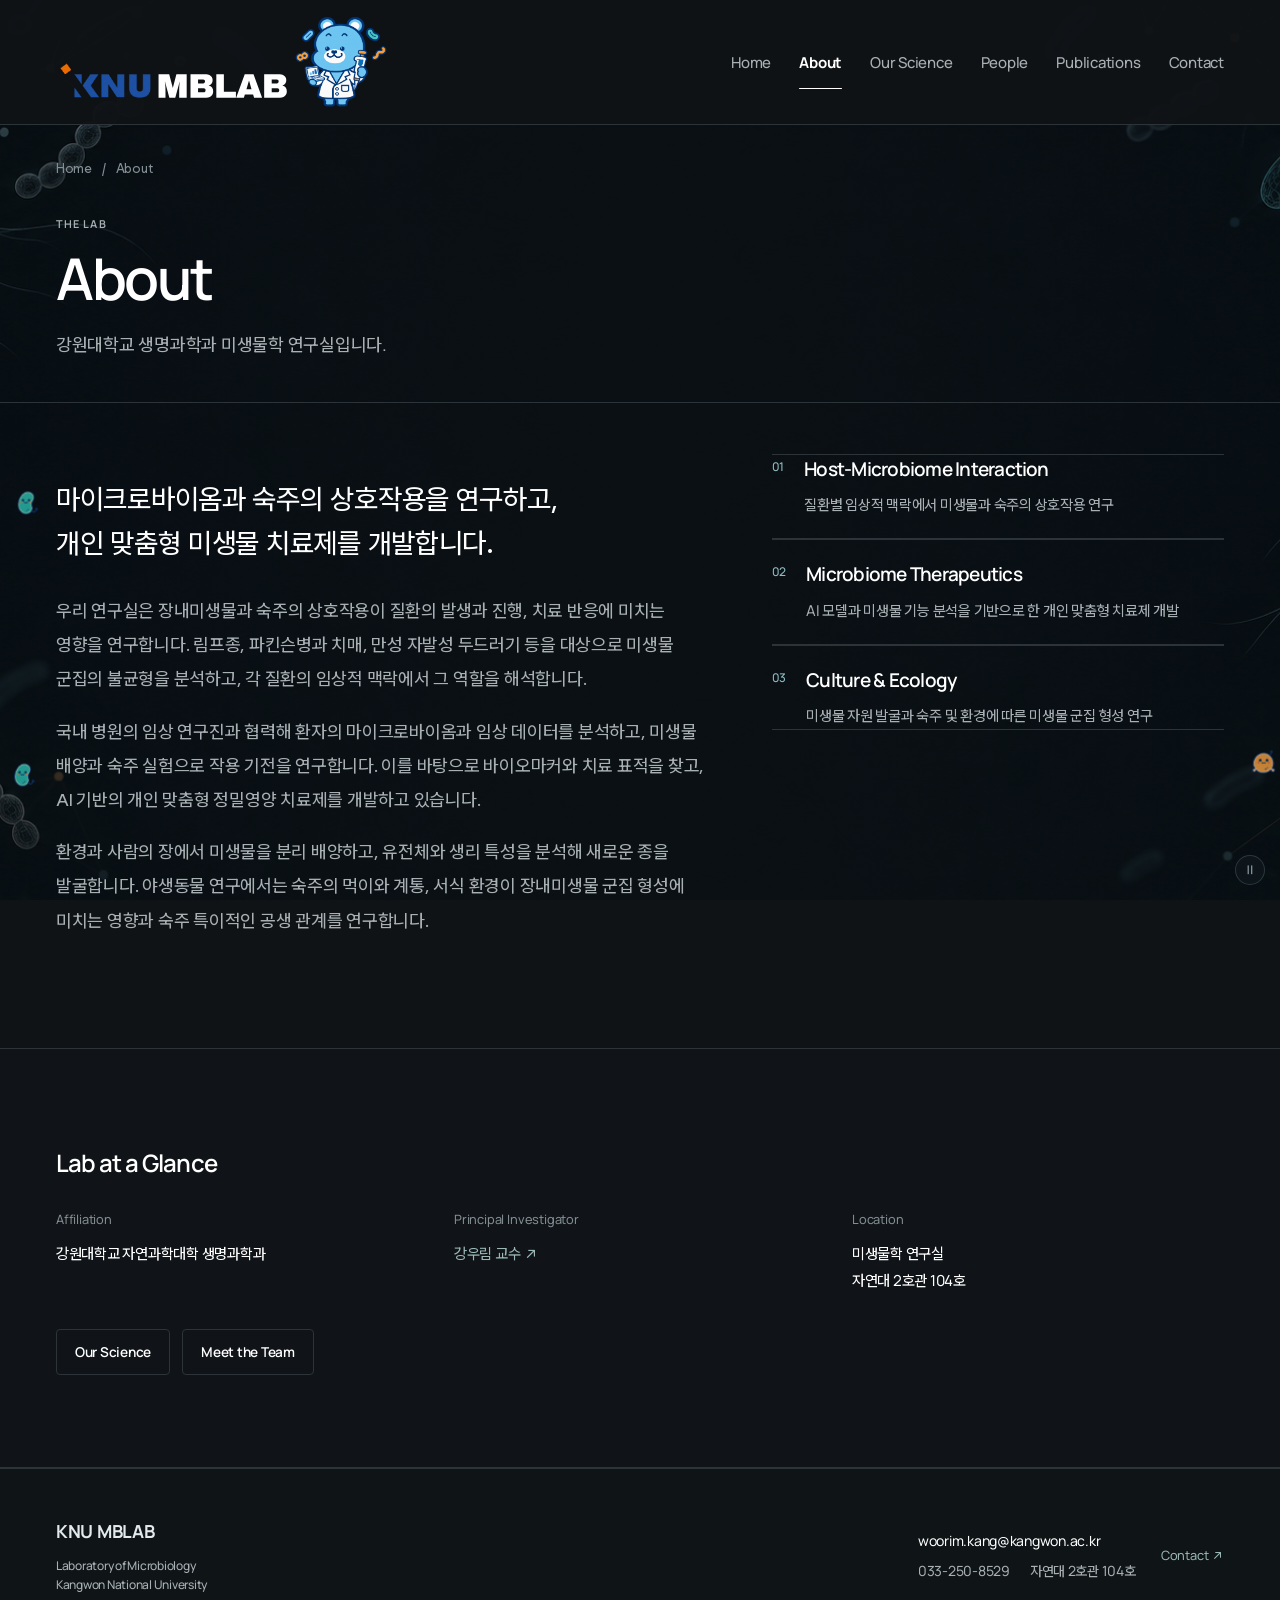
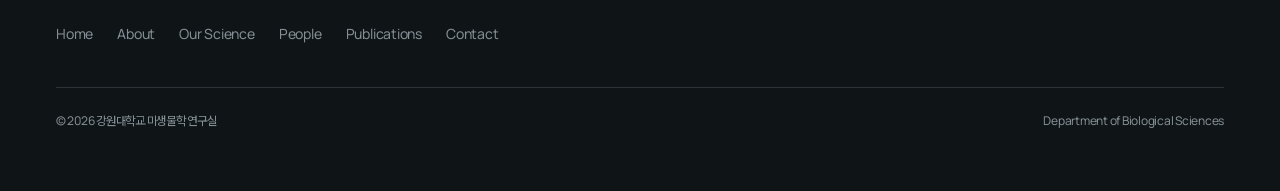
==== commit d4aa5cb1: "Keep profile text readable at tablet widths" ====
--- a/about.html
+++ b/about.html
@@ -16,7 +16,7 @@
 <meta content="임상 코호트 분석과 미생물 기능 실험으로 질환의 발병기전과 치료 반응을 연구하고 정밀영양 치료제를 개발합니다." property="og:description"/>
 <link href="favicon.svg" rel="icon" type="image/svg+xml"/>
 <link href="about.html" rel="canonical"/>
-<link href="assets/site.css" rel="stylesheet"/><script defer="" src="assets/site.js?v=20261117-visual-motion"></script><link href="assets/redesign.css?v=20261117-visual-motion" rel="stylesheet"/><link as="font" crossorigin="" href="assets/fonts/WantedSansVariable.woff2" rel="preload" type="font/woff2"/></head><body data-page="about.html"><a class="skip-link" href="#main-content">본문으로 바로가기</a>
+<link href="assets/site.css" rel="stylesheet"/><script defer="" src="assets/site.js?v=20261117-visual-motion"></script><link href="assets/redesign.css?v=20261117-public-profile-width" rel="stylesheet"/><link as="font" crossorigin="" href="assets/fonts/WantedSansVariable.woff2" rel="preload" type="font/woff2"/></head><body data-page="about.html"><a class="skip-link" href="#main-content">본문으로 바로가기</a>
 <nav aria-label="주 메뉴" class="nav" id="nav"><div class="wrap nav-inner">
 <a aria-label="KNU MBLAB Home" class="brand" href="index.html"><img alt="KNU MBLAB: 노트북과 파이펫을 든 곰두리" class="brand-full-logo" height="720" src="assets/brand/knu-mblab-gomduri.svg?v=20261117-wordmark" width="2240"/></a>
 <button aria-controls="site-menu" aria-expanded="false" class="menu-toggle" lang="en" type="button"><span>Menu</span><svg aria-hidden="true" fill="none" height="19" viewbox="0 0 20 20" width="19"><path d="M3 5h14M3 10h14M3 15h14" stroke="currentColor" stroke-linecap="round" stroke-width="1.5"></path></svg></button>
--- a/assets/redesign.css
+++ b/assets/redesign.css
@@ -173,3 +173,7 @@
 @keyframes microbe-bob{0%,100%{transform:translateY(-3px) rotate(-9deg)}50%{transform:translateY(3px) rotate(9deg)}}
 @media(max-width:680px){body::before{background-position:left center;opacity:.38}.pi-card .profile-portrait{width:120px;height:160px}.microbe-drifter{opacity:.65}.microbe-motion-toggle{right:10px;bottom:10px}}
 @media(prefers-reduced-motion:reduce){.microbe-drift-layer,.microbe-motion-toggle{display:none}.microbe-drifter img{animation:none}}
+
+/* Keep the profile readable at intermediate browser widths. */
+.pi-card>div{min-width:0;flex:1}
+@media(max-width:900px){.pi-card{flex-direction:column}.pi-card .profile-portrait{width:120px;height:160px}}
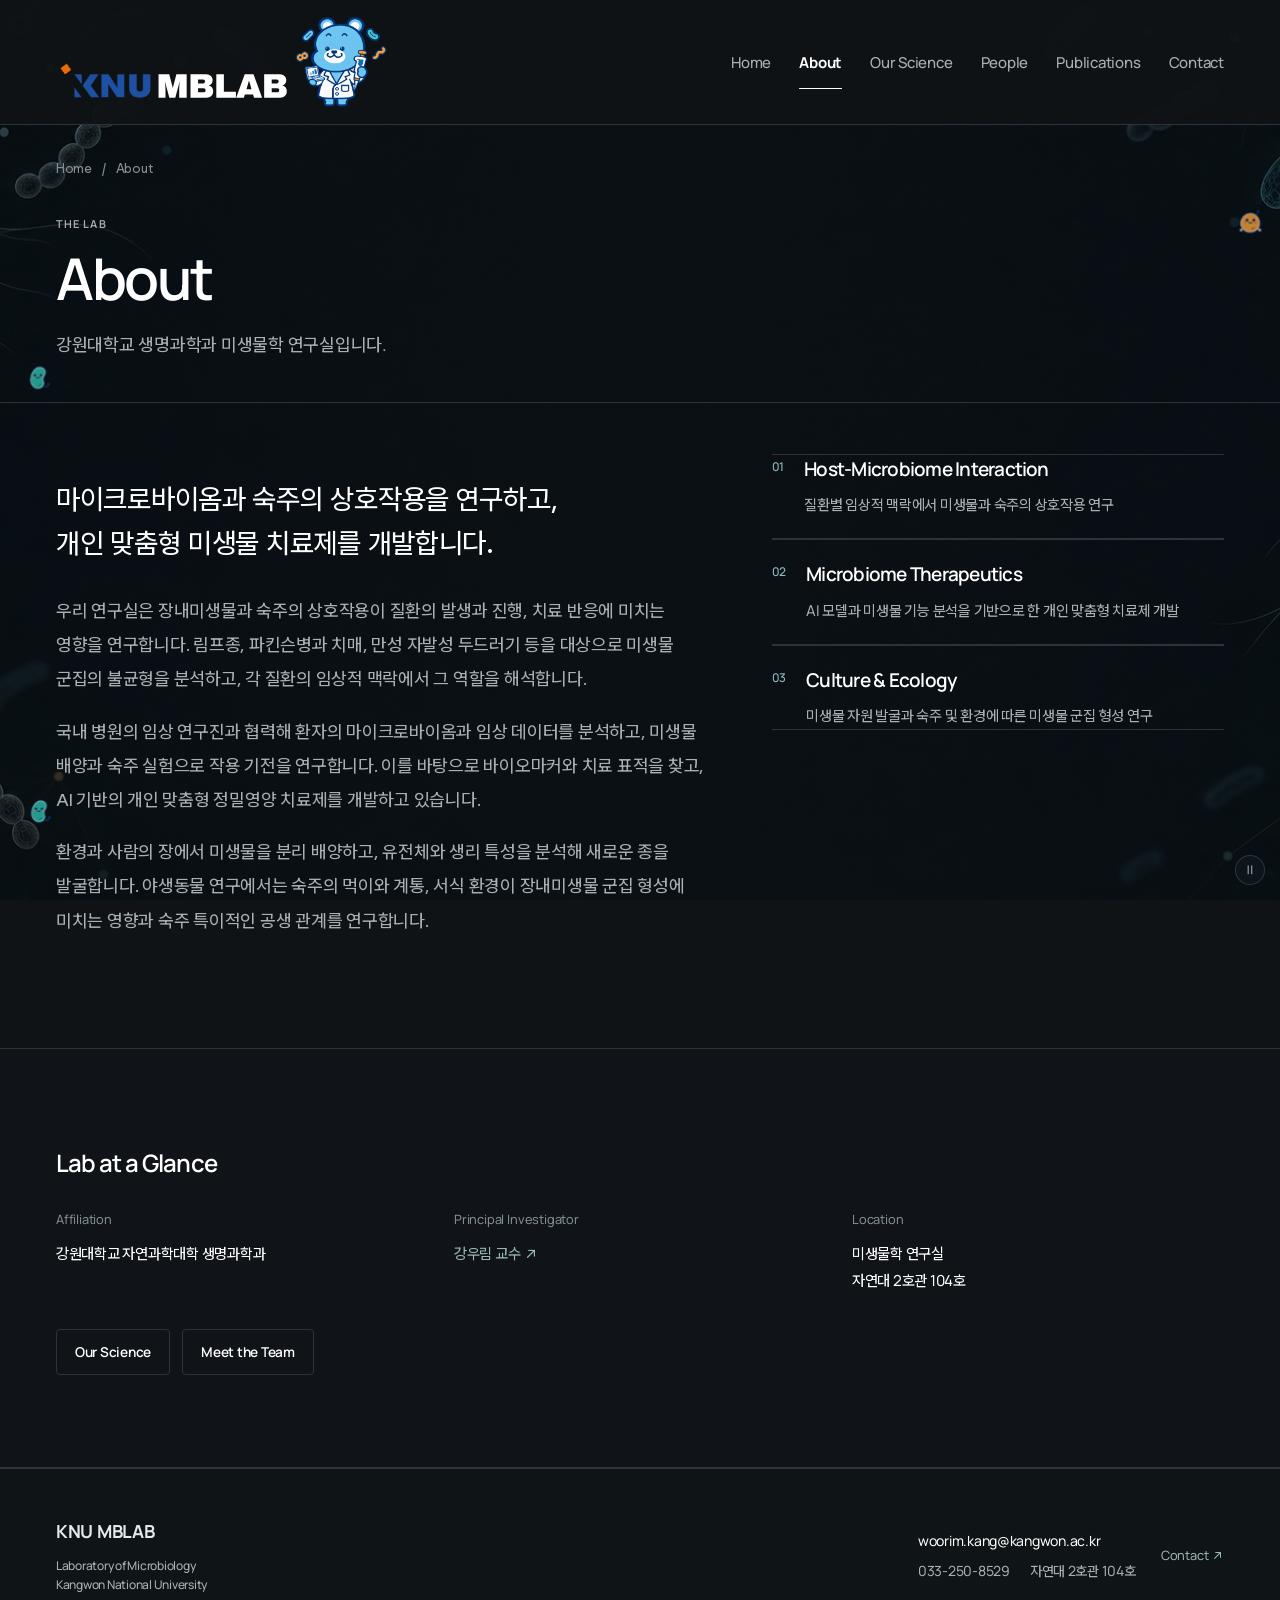
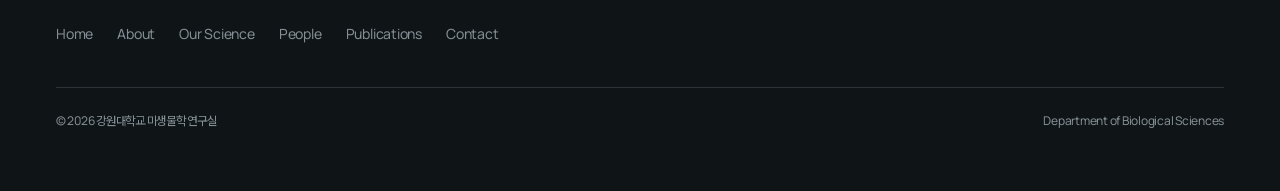
==== commit b775c246: "Let mobile microbes roam through available whitespace" ====
--- a/about.html
+++ b/about.html
@@ -16,7 +16,7 @@
 <meta content="임상 코호트 분석과 미생물 기능 실험으로 질환의 발병기전과 치료 반응을 연구하고 정밀영양 치료제를 개발합니다." property="og:description"/>
 <link href="favicon.svg" rel="icon" type="image/svg+xml"/>
 <link href="about.html" rel="canonical"/>
-<link href="assets/site.css" rel="stylesheet"/><script defer="" src="assets/site.js?v=20261117-visual-motion"></script><link href="assets/redesign.css?v=20261117-public-profile-width" rel="stylesheet"/><link as="font" crossorigin="" href="assets/fonts/WantedSansVariable.woff2" rel="preload" type="font/woff2"/></head><body data-page="about.html"><a class="skip-link" href="#main-content">본문으로 바로가기</a>
+<link href="assets/site.css" rel="stylesheet"/><script defer="" src="assets/site.js?v=20261117-mobile-roam"></script><link href="assets/redesign.css?v=20261117-mobile-roam" rel="stylesheet"/><link as="font" crossorigin="" href="assets/fonts/WantedSansVariable.woff2" rel="preload" type="font/woff2"/></head><body data-page="about.html"><a class="skip-link" href="#main-content">본문으로 바로가기</a>
 <nav aria-label="주 메뉴" class="nav" id="nav"><div class="wrap nav-inner">
 <a aria-label="KNU MBLAB Home" class="brand" href="index.html"><img alt="KNU MBLAB: 노트북과 파이펫을 든 곰두리" class="brand-full-logo" height="720" src="assets/brand/knu-mblab-gomduri.svg?v=20261117-wordmark" width="2240"/></a>
 <button aria-controls="site-menu" aria-expanded="false" class="menu-toggle" lang="en" type="button"><span>Menu</span><svg aria-hidden="true" fill="none" height="19" viewbox="0 0 20 20" width="19"><path d="M3 5h14M3 10h14M3 15h14" stroke="currentColor" stroke-linecap="round" stroke-width="1.5"></path></svg></button>
--- a/assets/redesign.css
+++ b/assets/redesign.css
@@ -177,3 +177,6 @@
 /* Keep the profile readable at intermediate browser widths. */
 .pi-card>div{min-width:0;flex:1}
 @media(max-width:900px){.pi-card{flex-direction:column}.pi-card .profile-portrait{width:120px;height:160px}}
+
+.microbe-drift-layer{transition:opacity .18s ease}
+@media(max-width:719px){.microbe-drifter{opacity:.82}}
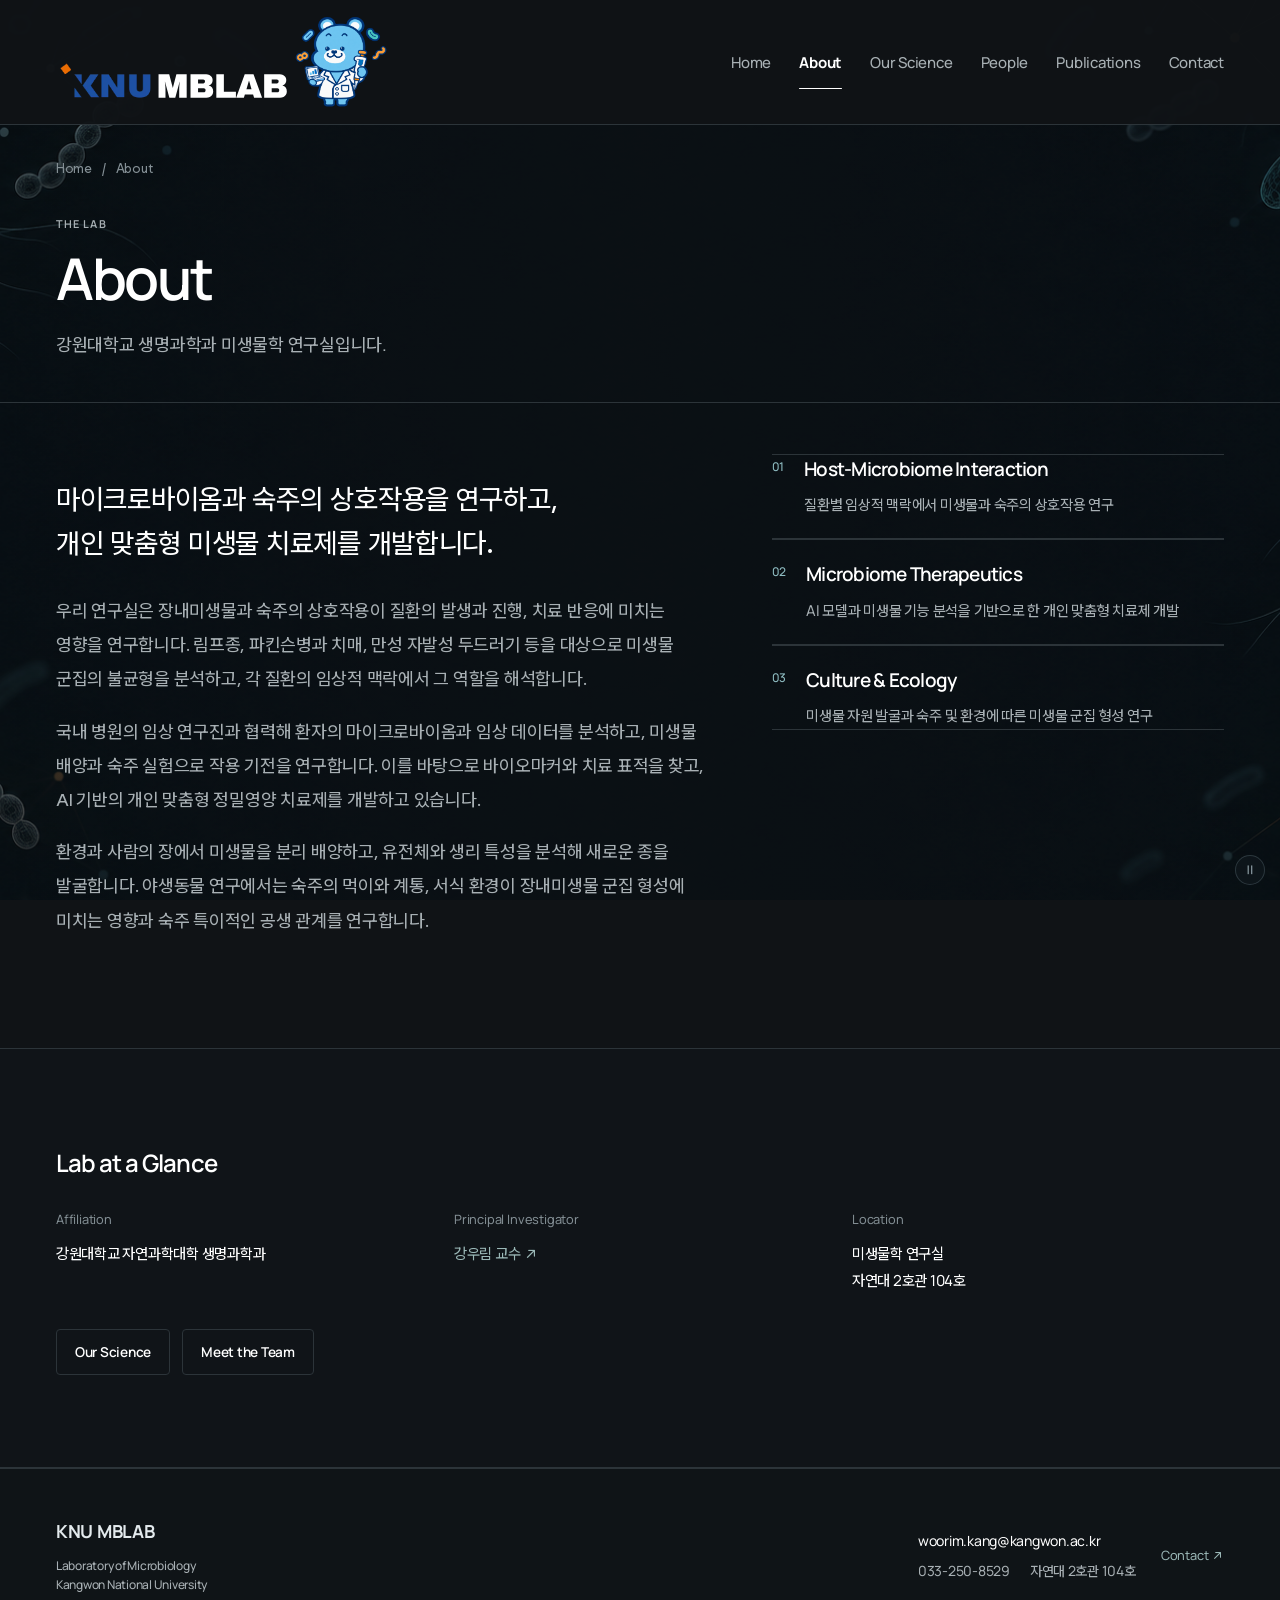
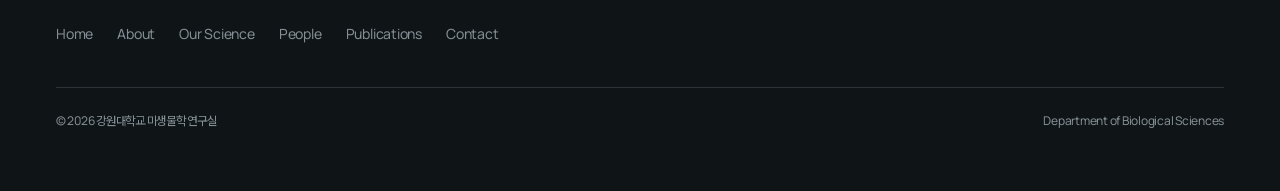
==== commit 3fc41843: "Add search metadata and a public sitemap" ====
--- a/about.html
+++ b/about.html
@@ -3,8 +3,8 @@
 <html lang="ko"><head>
 <meta charset="utf-8"/>
 <meta content="width=device-width, initial-scale=1" name="viewport"/>
-<title>About | 강원대학교 미생물학 연구실</title>
-<meta content="임상 코호트 분석과 미생물 기능 실험으로 질환의 발병기전과 치료 반응을 연구하고 정밀영양 치료제를 개발합니다. 강원대학교 미생물학 연구실." name="description"/>
+<title>About | 강우림 교수 | 강원대학교 미생물학 연구실</title>
+<meta content="강우림 교수의 강원대학교 생명과학과 미생물학 연구실입니다. 임상 코호트 분석과 미생물 기능 실험으로 질환의 발병기전과 치료 반응을 연구하고, 개인 맞춤형 정밀영양 치료제를 개발합니다." name="description"/>
 <meta content="강우림 (Woorim Kang)" name="author"/>
 <meta content="dark" name="color-scheme"/>
 <meta content="#101316" media="(prefers-color-scheme: light)" name="theme-color"/>
@@ -12,11 +12,15 @@
 <meta content="website" property="og:type"/>
 <meta content="ko_KR" property="og:locale"/>
 <meta content="강원대학교 미생물학 연구실" property="og:site_name"/>
-<meta content="About | 강원대학교 미생물학 연구실" property="og:title"/>
-<meta content="임상 코호트 분석과 미생물 기능 실험으로 질환의 발병기전과 치료 반응을 연구하고 정밀영양 치료제를 개발합니다." property="og:description"/>
+<meta content="About | 강우림 교수 | 강원대학교 미생물학 연구실" property="og:title"/>
+<meta content="강우림 교수의 강원대학교 생명과학과 미생물학 연구실입니다. 임상 코호트 분석과 미생물 기능 실험으로 질환의 발병기전과 치료 반응을 연구하고, 개인 맞춤형 정밀영양 치료제를 개발합니다." property="og:description"/>
 <link href="favicon.svg" rel="icon" type="image/svg+xml"/>
-<link href="about.html" rel="canonical"/>
-<link href="assets/site.css" rel="stylesheet"/><script defer="" src="assets/site.js?v=20261117-mobile-roam"></script><link href="assets/redesign.css?v=20261117-mobile-roam" rel="stylesheet"/><link as="font" crossorigin="" href="assets/fonts/WantedSansVariable.woff2" rel="preload" type="font/woff2"/></head><body data-page="about.html"><a class="skip-link" href="#main-content">본문으로 바로가기</a>
+<link href="https://knu-microbiome.github.io/about.html" rel="canonical"/>
+<link href="assets/site.css" rel="stylesheet"/><script defer="" src="assets/site.js?v=20261117-mobile-roam"></script><link href="assets/redesign.css?v=20261117-mobile-roam" rel="stylesheet"/><link as="font" crossorigin="" href="assets/fonts/WantedSansVariable.woff2" rel="preload" type="font/woff2"/>
+<meta name="robots" content="index, follow"/>
+<meta property="og:url" content="https://knu-microbiome.github.io/about.html"/>
+<script type="application/ld+json">{"@context":"https://schema.org","@graph":[{"@type":"WebPage","@id":"https://knu-microbiome.github.io/about.html#webpage","url":"https://knu-microbiome.github.io/about.html","name":"About | 강우림 교수 | 강원대학교 미생물학 연구실","description":"강우림 교수의 강원대학교 생명과학과 미생물학 연구실입니다. 임상 코호트 분석과 미생물 기능 실험으로 질환의 발병기전과 치료 반응을 연구하고, 개인 맞춤형 정밀영양 치료제를 개발합니다.","inLanguage":"ko-KR","isPartOf":{"@id":"https://knu-microbiome.github.io/#website"},"about":{"@id":"https://knu-microbiome.github.io/#lab"}}]}</script>
+</head><body data-page="about.html"><a class="skip-link" href="#main-content">본문으로 바로가기</a>
 <nav aria-label="주 메뉴" class="nav" id="nav"><div class="wrap nav-inner">
 <a aria-label="KNU MBLAB Home" class="brand" href="index.html"><img alt="KNU MBLAB: 노트북과 파이펫을 든 곰두리" class="brand-full-logo" height="720" src="assets/brand/knu-mblab-gomduri.svg?v=20261117-wordmark" width="2240"/></a>
 <button aria-controls="site-menu" aria-expanded="false" class="menu-toggle" lang="en" type="button"><span>Menu</span><svg aria-hidden="true" fill="none" height="19" viewbox="0 0 20 20" width="19"><path d="M3 5h14M3 10h14M3 15h14" stroke="currentColor" stroke-linecap="round" stroke-width="1.5"></path></svg></button>
